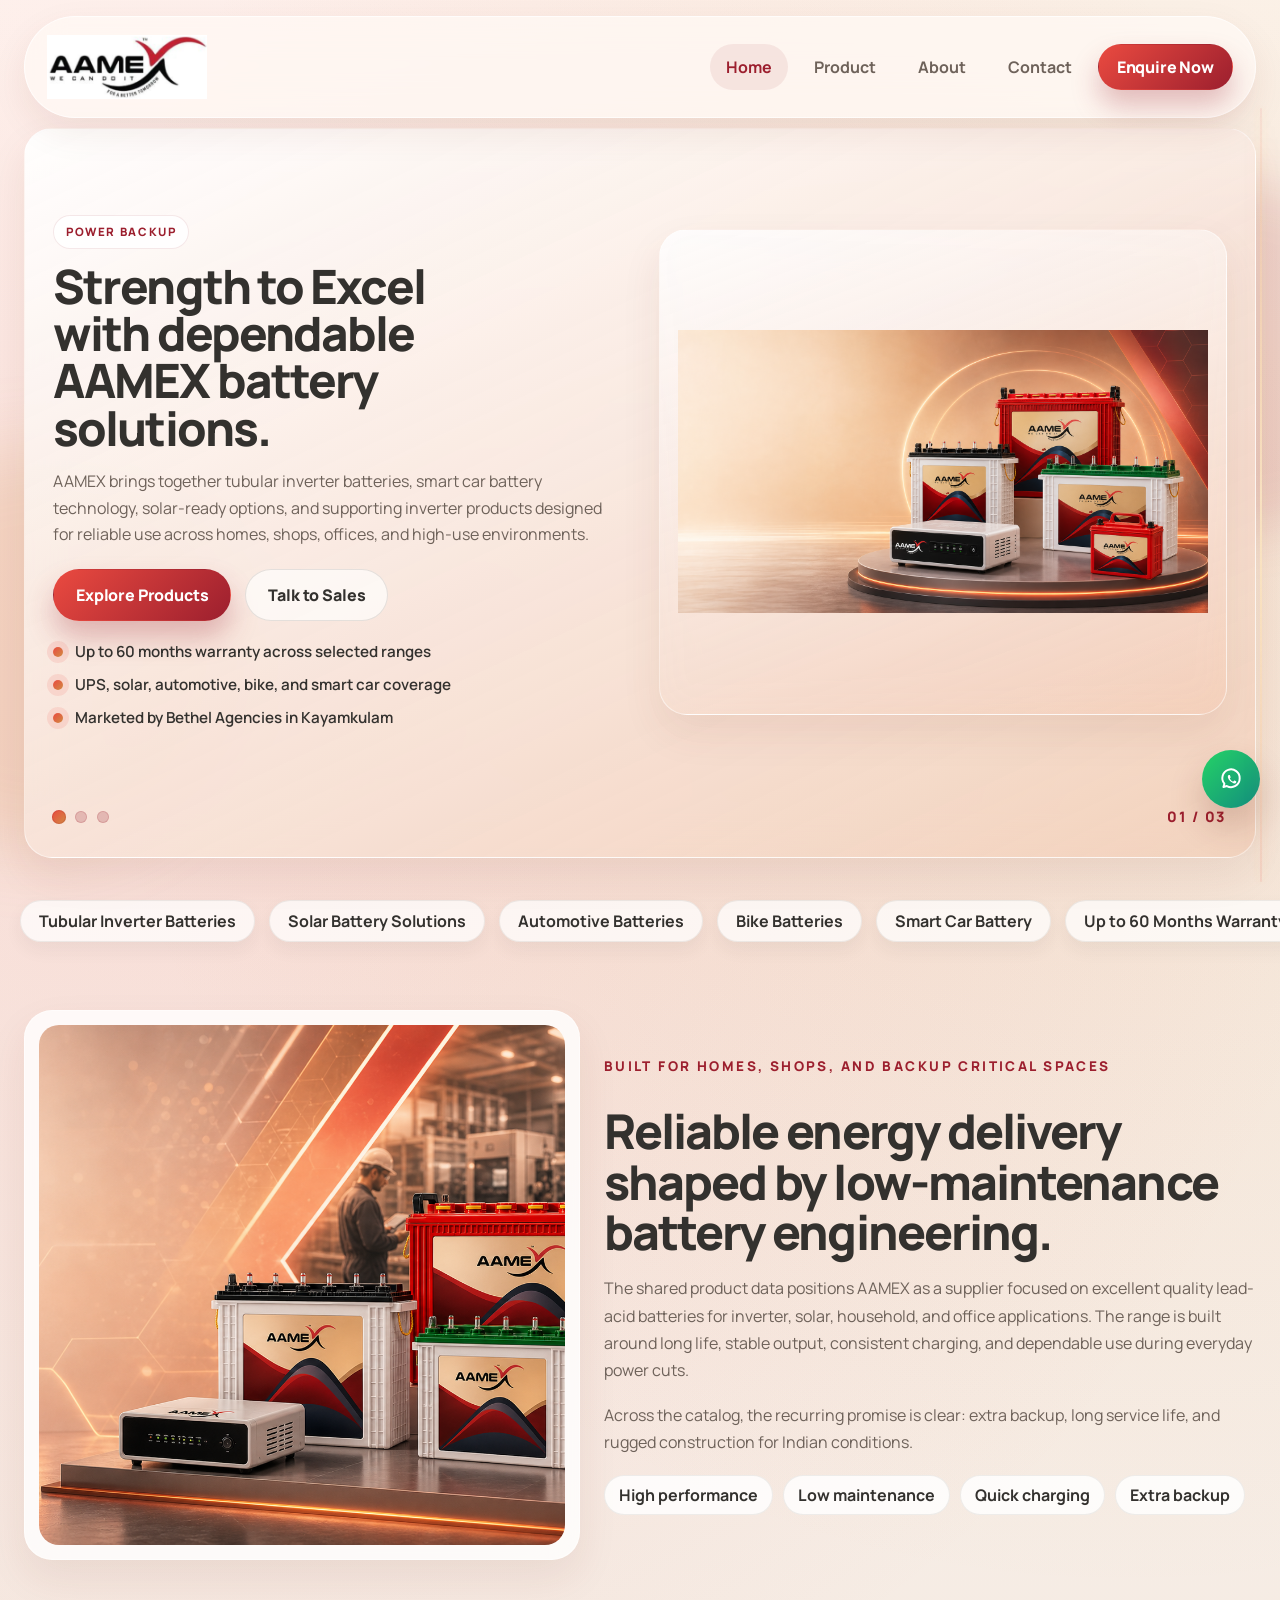
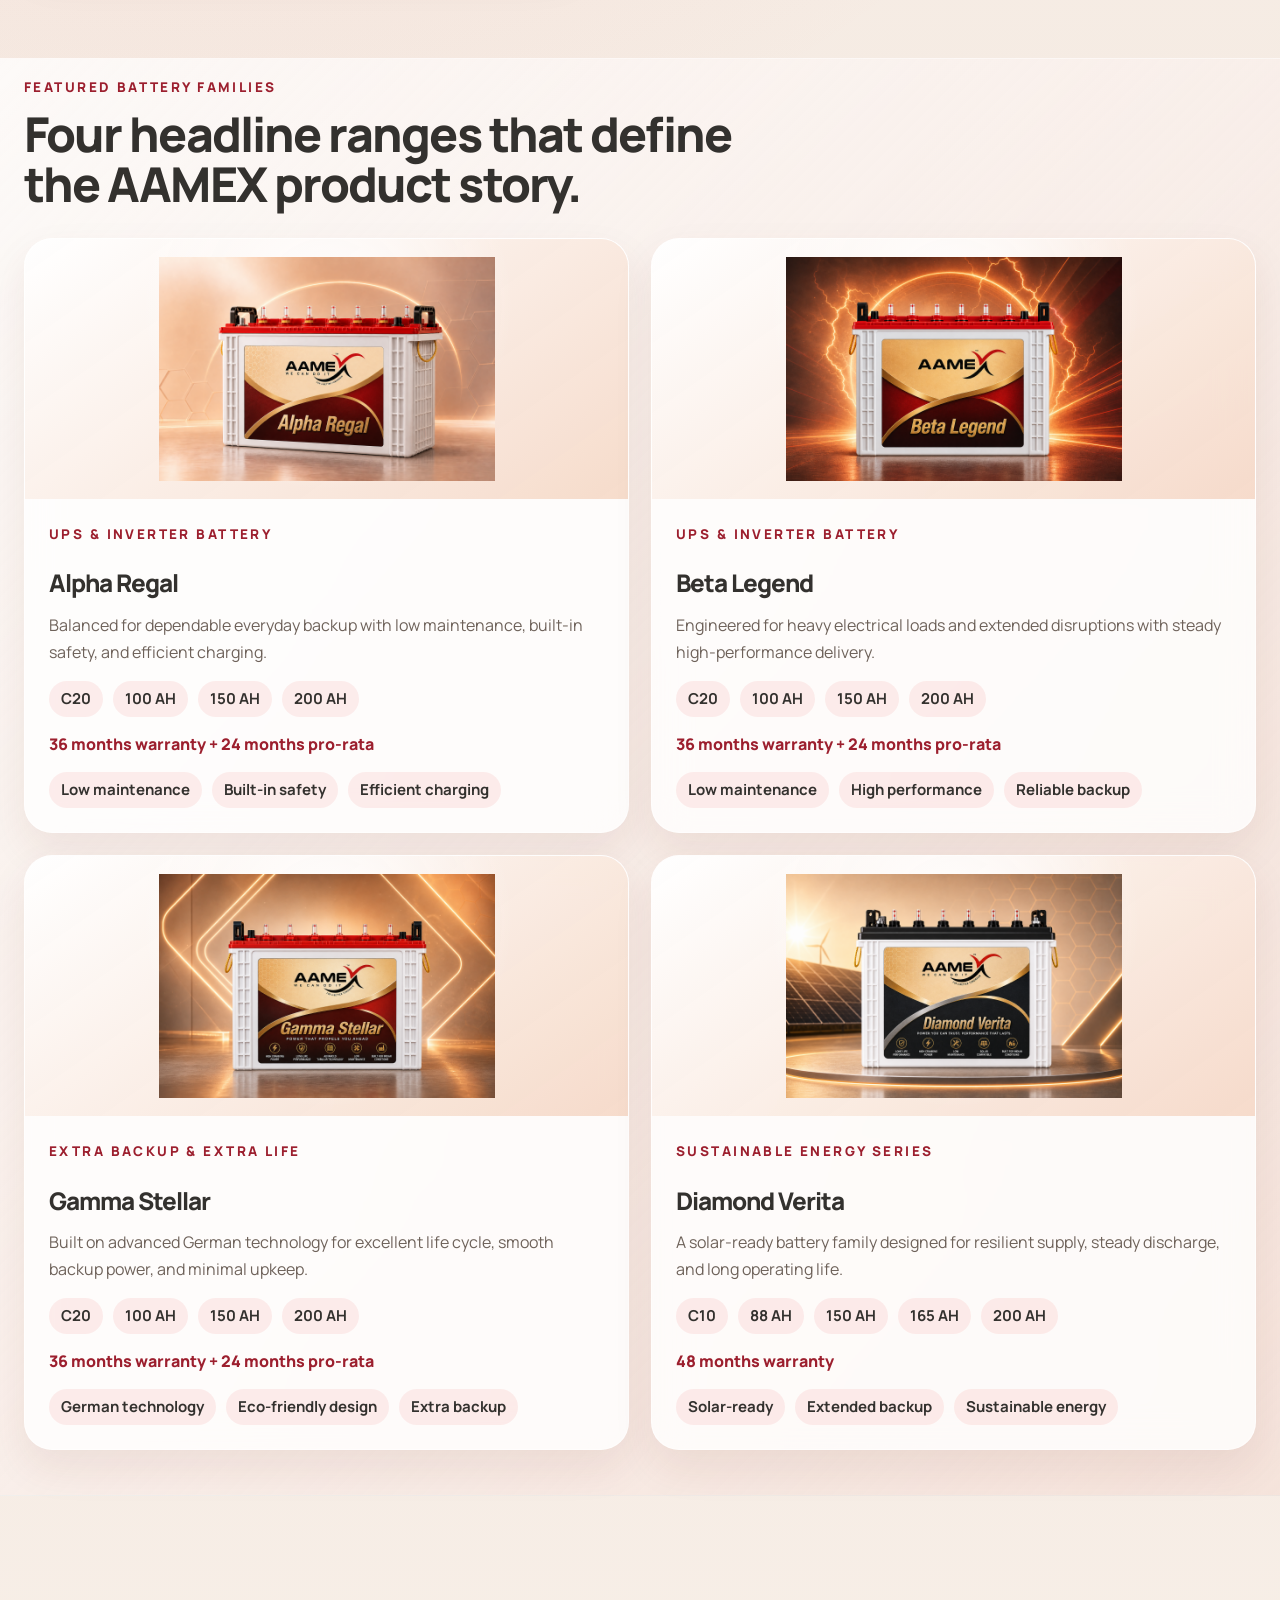
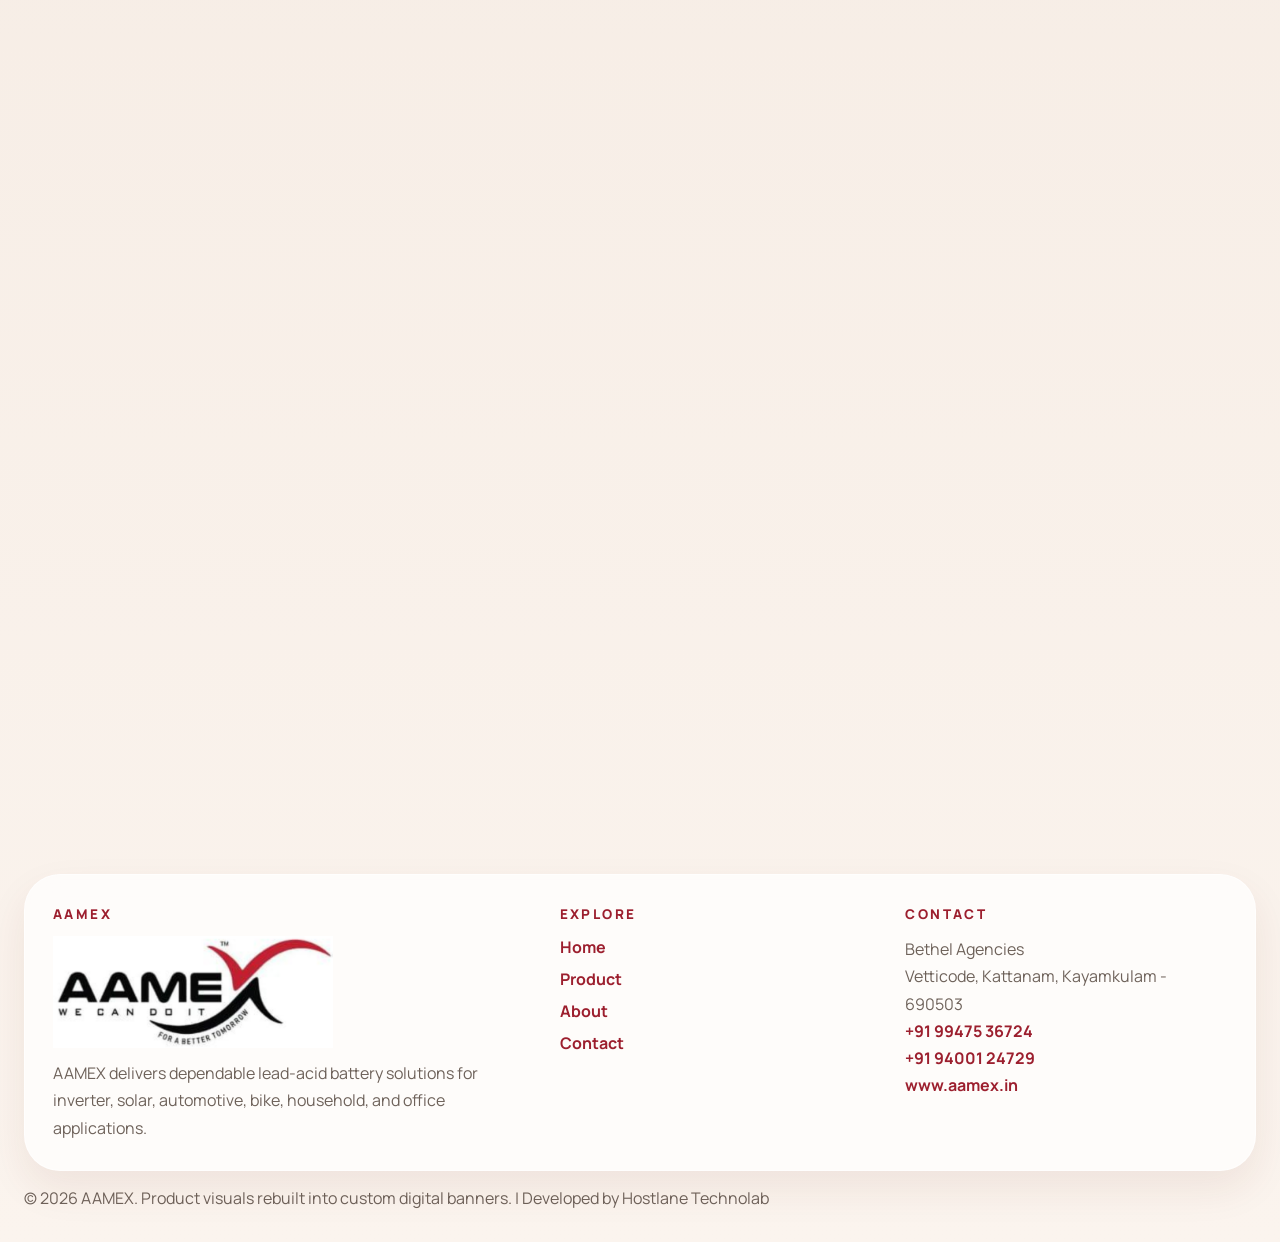
==== index.html @ 05c9f623 "new" ====
<!DOCTYPE html>
<html lang="en">
  <head>
    <meta charset="UTF-8" />
    <meta name="viewport" content="width=device-width, initial-scale=1.0" />
    <title>AAMEX | Strength to Excel</title>
    <meta
      name="description"
      content="AAMEX power solutions for inverter, solar, automotive, bike, household, and office battery applications."
    />
    <link rel="preconnect" href="https://fonts.googleapis.com" />
    <link rel="preconnect" href="https://fonts.gstatic.com" crossorigin />
    <link
      href="https://fonts.googleapis.com/css2?family=Manrope:wght@400;500;600;700;800&display=swap"
      rel="stylesheet"
    />
    <link rel="stylesheet" href="./styles.css" />
  </head>
  <body data-page="home">
    <header class="site-header" data-site-header></header>

    <main>
      <section class="hero hero--home" data-hero-slider></section>

      <section class="marquee-band">
        <div class="marquee-track" data-marquee-track></div>
      </section>

      <section class="section">
        <div class="container story-grid">
          <div class="story-grid__media panel" data-reveal data-tilt>
            <img
              src="./site-images/about-banner-logo.png"
              alt="AAMEX engineering and product banner"
            />
          </div>
          <div class="story-grid__copy" data-reveal>
            <p class="section-label">Built for homes, shops, and backup critical spaces</p>
            <h2>Reliable energy delivery shaped by low-maintenance battery engineering.</h2>
            <p>
              The shared product data positions AAMEX as a supplier focused on excellent quality
              lead-acid batteries for inverter, solar, household, and office
              applications. The range is built around long life, stable output,
              consistent charging, and dependable use during everyday power cuts.
            </p>
            <p>
              Across the catalog, the recurring promise is clear: extra backup, long
              service life, and rugged construction for Indian conditions.
            </p>
            <div class="story-grid__chips">
              <span>High performance</span>
              <span>Low maintenance</span>
              <span>Quick charging</span>
              <span>Extra backup</span>
            </div>
          </div>
        </div>
      </section>

      <section class="section section--muted">
        <div class="container">
          <div class="section-heading" data-reveal>
            <p class="section-label">Featured battery families</p>
            <h2>Four headline ranges that define the AAMEX product story.</h2>
          </div>
          <div class="family-grid" data-home-families></div>
        </div>
      </section>

      <section class="section">
        <div class="container">
          <div class="section-heading" data-reveal>
            <p class="section-label">Why AAMEX</p>
            <h2>Designed around performance, durability, and practical ownership.</h2>
          </div>
          <div class="info-grid" data-reasons-grid></div>
        </div>
      </section>

      <section class="section">
        <div class="container cta-banner panel" data-reveal>
          <div>
            <p class="section-label">Ready to enquire</p>
            <h2>Need the right battery range for home, solar, or vehicle use?</h2>
          </div>
          <div class="cta-banner__actions">
            <a class="button" href="./product.html">See the full catalog</a>
            <a class="button button--ghost" href="./contact.html">Contact Bethel Agencies</a>
          </div>
        </div>
      </section>
    </main>

    <footer class="site-footer">
      <div data-site-footer></div>
      <div class="container site-footer__bottom">
        <p>© <span data-current-year></span> AAMEX. Product visuals rebuilt into custom digital banners. | Developed by Hostlane Technolab </p>
      </div>
    </footer>

    <script defer src="./content.js"></script>
    <script defer src="./main.js"></script>
  </body>
</html>
---- styles.css ----
:root {
  --bg: #fff8f3;
  --bg-soft: #f3e5dc;
  --panel: rgba(255, 255, 255, 0.8);
  --panel-strong: #ffffff;
  --line: rgba(51, 49, 46, 0.12);
  --ink: #33312e;
  --muted: #6e625a;
  --primary: #ea4a40;
  --primary-deep: #9c1f2e;
  --neutral: #ead8cf;
  --neutral-soft: #f3d0bb;
  --accent: #d18b43;
  --shadow: 0 30px 90px rgba(104, 43, 25, 0.16);
  --shadow-soft: 0 18px 40px rgba(104, 43, 25, 0.08);
  --radius-xl: 36px;
  --radius-lg: 28px;
  --radius-md: 20px;
  --radius-sm: 14px;
  --container: calc(100vw - 48px);
  --header-h: 92px;
  --scroll-progress: 0;
  --scroll-energy: 0;
}

* {
  box-sizing: border-box;
}

html {
  scroll-behavior: smooth;
}

body {
  margin: 0;
  min-height: 100vh;
  font-family: "Manrope", sans-serif;
  color: var(--ink);
  background:
    radial-gradient(circle at 15% 15%, rgba(234, 74, 64, 0.14), transparent 30%),
    radial-gradient(circle at 88% 12%, rgba(209, 139, 67, 0.18), transparent 26%),
    linear-gradient(180deg, #fffaf6 0%, #f3e8df 46%, #fbf4ee 100%);
  position: relative;
}

body::before,
body::after {
  content: "";
  position: fixed;
  inset: auto;
  z-index: -1;
  pointer-events: none;
}

body::before {
  top: 22%;
  right: -120px;
  width: 320px;
  height: 320px;
  border-radius: 999px;
  background: rgba(156, 31, 46, 0.12);
  filter: blur(24px);
  opacity: calc(0.7 + (var(--scroll-energy) * 0.35));
  transform: scale(calc(1 + (var(--scroll-energy) * 0.08)));
  transition: opacity 180ms ease, transform 220ms ease;
}

body::after {
  bottom: 8%;
  left: -140px;
  width: 360px;
  height: 360px;
  border-radius: 999px;
  background: rgba(209, 139, 67, 0.18);
  filter: blur(32px);
  opacity: calc(0.7 + (var(--scroll-energy) * 0.4));
  transform: scale(calc(1 + (var(--scroll-energy) * 0.12)));
  transition: opacity 180ms ease, transform 220ms ease;
}

.electric-progress {
  position: fixed;
  top: 0;
  left: 0;
  right: 0;
  height: 5px;
  z-index: 70;
  pointer-events: none;
}

.electric-progress__bar {
  position: relative;
  width: 100%;
  height: 100%;
  transform: scaleX(0);
  transform-origin: left center;
  background: linear-gradient(90deg, #ea4a40 0%, #ffc46b 48%, #fff1cf 100%);
  box-shadow:
    0 0 calc(14px + (var(--scroll-energy) * 10px)) rgba(234, 74, 64, 0.75),
    0 0 calc(28px + (var(--scroll-energy) * 24px)) rgba(255, 196, 107, 0.6);
  transition: box-shadow 160ms ease;
}

.electric-progress__bar::after {
  content: "";
  position: absolute;
  inset: -2px 0;
  background: linear-gradient(90deg, transparent, rgba(255, 244, 214, 0.98), transparent);
  mix-blend-mode: screen;
  opacity: calc(0.34 + (var(--scroll-energy) * 0.44));
  animation: electric-bar-shimmer 1.8s linear infinite;
}

.electric-progress__rail {
  position: fixed;
  top: calc(var(--header-h) + 16px);
  right: 18px;
  bottom: 18px;
  width: 2px;
  border-radius: 999px;
  background: linear-gradient(180deg, rgba(234, 74, 64, 0.1), rgba(255, 196, 107, 0.55), rgba(234, 74, 64, 0.14));
  box-shadow:
    0 0 10px rgba(255, 196, 107, 0.2),
    0 0 calc(18px + (var(--scroll-energy) * 20px)) rgba(234, 74, 64, 0.24);
  opacity: 0.8;
}

.electric-progress__rail::after {
  content: "";
  position: absolute;
  inset: 0;
  background: linear-gradient(180deg, transparent, rgba(255, 244, 214, 0.95), transparent);
  opacity: calc(0.28 + (var(--scroll-energy) * 0.48));
  animation: electric-rail-flow 2.2s linear infinite;
}

.electric-progress__node {
  position: fixed;
  right: 10px;
  top: calc((var(--header-h) + 16px) + ((100vh - (var(--header-h) + 34px)) * var(--scroll-progress)));
  width: 18px;
  height: 18px;
  border-radius: 999px;
  transform: translateY(-50%) scale(calc(0.92 + (var(--scroll-energy) * 0.4)));
  background: radial-gradient(circle, #fff4d6 0%, #ffc46b 38%, rgba(234, 74, 64, 0.95) 68%, rgba(234, 74, 64, 0) 100%);
  box-shadow:
    0 0 calc(20px + (var(--scroll-energy) * 18px)) rgba(255, 196, 107, 0.7),
    0 0 calc(36px + (var(--scroll-energy) * 22px)) rgba(234, 74, 64, 0.52);
  opacity: 0;
  transition: opacity 160ms ease, transform 160ms ease, box-shadow 160ms ease;
}

.cursor-fx {
  position: fixed;
  top: 0;
  left: 0;
  width: 0;
  height: 0;
  z-index: 80;
  pointer-events: none;
  opacity: 0;
  transition: opacity 160ms ease;
  mix-blend-mode: screen;
  --cursor-angle: 0deg;
  --cursor-speed: 1;
  --trail-length: 18px;
}

.cursor-fx.is-active {
  opacity: 1;
}

.cursor-fx.is-hovering .cursor-fx__ring {
  transform: translate(-50%, -50%) scale(1.18);
  box-shadow: 0 0 24px rgba(255, 196, 107, 0.72), inset 0 0 16px rgba(255, 243, 214, 0.42);
}

.cursor-fx__core,
.cursor-fx__ring,
.cursor-fx__trail,
.cursor-fx__halo,
.cursor-fx__spark {
  position: absolute;
  left: 0;
  top: 0;
}

.cursor-fx__trail {
  width: var(--trail-length);
  height: 6px;
  border-radius: 999px;
  background: linear-gradient(90deg, rgba(255, 244, 214, 0.96), rgba(255, 196, 107, 0.7), rgba(234, 74, 64, 0));
  transform-origin: right center;
  transform: translate(-100%, -50%) rotate(var(--cursor-angle)) scaleX(calc(0.88 + (var(--cursor-speed) * 0.16)));
  filter: blur(1.8px);
  opacity: 0.85;
  transition: width 90ms linear, transform 90ms linear, opacity 140ms ease;
}

.cursor-fx__halo {
  width: 46px;
  height: 46px;
  border-radius: 999px;
  background: radial-gradient(circle, rgba(255, 244, 214, 0.52), rgba(255, 196, 107, 0.22) 42%, rgba(234, 74, 64, 0) 74%);
  transform: translate(-50%, -50%) scale(calc(0.92 + (var(--cursor-speed) * 0.14)));
  filter: blur(6px);
  opacity: 0.72;
  transition: transform 160ms ease, opacity 160ms ease;
}

.cursor-fx__core {
  width: 8px;
  height: 8px;
  border-radius: 999px;
  background: #fff5d8;
  transform: translate(-50%, -50%);
  box-shadow: 0 0 16px rgba(255, 213, 119, 0.9), 0 0 34px rgba(234, 74, 64, 0.65);
}

.cursor-fx__ring {
  width: 28px;
  height: 28px;
  border-radius: 999px;
  border: 1px solid rgba(255, 214, 146, 0.8);
  transform: translate(-50%, -50%);
  box-shadow: 0 0 18px rgba(255, 196, 107, 0.5), inset 0 0 12px rgba(255, 243, 214, 0.35);
  transition: transform 180ms ease, box-shadow 180ms ease;
}

.cursor-fx.is-clicking .cursor-fx__ring {
  transform: translate(-50%, -50%) scale(1.28);
  box-shadow: 0 0 24px rgba(255, 196, 107, 0.75), inset 0 0 16px rgba(255, 243, 214, 0.45);
}

.cursor-fx.is-clicking .cursor-fx__halo {
  transform: translate(-50%, -50%) scale(1.26);
  opacity: 0.95;
}

.cursor-fx__spark {
  width: 22px;
  height: 2px;
  border-radius: 999px;
  opacity: 0;
  background: linear-gradient(90deg, rgba(255, 255, 255, 0), #ffe8a8 35%, #ea4a40 70%, rgba(255, 255, 255, 0));
  transform: translate(-50%, -50%);
  filter: blur(0.2px);
}

.cursor-fx__spark.is-fired {
  animation: cursor-spark-burst 580ms cubic-bezier(0.22, 1, 0.36, 1) forwards;
}

img {
  display: block;
  max-width: 100%;
}

a {
  color: inherit;
  text-decoration: none;
}

button,
input,
textarea,
select {
  font: inherit;
}

main {
  padding-top: calc(var(--header-h) + 16px);
}

.container {
  width: var(--container);
  margin: 0 auto;
}

.panel {
  background: var(--panel);
  border: 1px solid rgba(255, 255, 255, 0.5);
  border-radius: var(--radius-lg);
  box-shadow: var(--shadow-soft);
  backdrop-filter: blur(18px);
  -webkit-backdrop-filter: blur(18px);
}

.panel[data-reveal],
.family-card[data-reveal],
.gallery-card[data-reveal],
.info-card[data-reveal],
.model-card[data-reveal] {
  position: relative;
  isolation: isolate;
}

.panel[data-reveal]::after,
.family-card[data-reveal]::after,
.gallery-card[data-reveal]::after,
.info-card[data-reveal]::after,
.model-card[data-reveal]::after {
  display: none;
}

.section {
  padding: 44px 0 72px;
}

.section--muted {
  position: relative;
}

.section--muted::before {
  content: "";
  position: absolute;
  inset: 26px 0;
  background: linear-gradient(135deg, rgba(255, 255, 255, 0.76), rgba(234, 74, 64, 0.06));
  border-top: 1px solid rgba(255, 255, 255, 0.7);
  border-bottom: 1px solid rgba(51, 49, 46, 0.06);
}

.section--muted > * {
  position: relative;
}

.section-heading {
  max-width: 720px;
  margin-bottom: 28px;
}

.section-label,
.footer-eyebrow {
  margin: 0 0 10px;
  font-size: 0.84rem;
  font-weight: 800;
  letter-spacing: 0.18em;
  text-transform: uppercase;
  color: var(--primary-deep);
}

h1,
h2,
h3 {
  margin: 0;
  font-family: "Manrope", sans-serif;
  font-weight: 800;
  letter-spacing: -0.04em;
}

h1 {
  font-size: clamp(2.7rem, 5.6vw, 5.1rem);
  line-height: 1.02;
}

h2 {
  font-size: clamp(1.9rem, 3.8vw, 3rem);
  line-height: 1.05;
}

h3 {
  font-size: clamp(1.15rem, 1.9vw, 1.6rem);
  line-height: 1.18;
}

p {
  margin: 0;
  color: var(--muted);
  line-height: 1.7;
}

ul {
  margin: 0;
  padding: 0;
}

.button {
  display: inline-flex;
  align-items: center;
  justify-content: center;
  gap: 10px;
  min-height: 52px;
  padding: 0 22px;
  border: 1px solid transparent;
  border-radius: 999px;
  background: linear-gradient(135deg, var(--primary) 0%, var(--primary-deep) 100%);
  color: #fff;
  font-weight: 800;
  letter-spacing: -0.01em;
  transition: transform 220ms ease, box-shadow 220ms ease, background 220ms ease;
  box-shadow: 0 16px 28px rgba(156, 31, 46, 0.28);
}

.button:hover {
  transform: translateY(-2px);
  box-shadow: 0 24px 36px rgba(156, 31, 46, 0.32);
}

.button--ghost {
  border-color: rgba(51, 49, 46, 0.12);
  background: rgba(255, 255, 255, 0.65);
  color: var(--ink);
  box-shadow: none;
}

.button--small {
  min-height: 46px;
  padding-inline: 18px;
}

.site-header {
  position: fixed;
  top: 16px;
  left: 0;
  right: 0;
  z-index: 20;
  transition: transform 220ms ease;
}

.header-bar {
  display: flex;
  align-items: center;
  justify-content: space-between;
  gap: 18px;
  min-height: var(--header-h);
  padding: 18px 22px;
  border: 1px solid rgba(255, 255, 255, 0.65);
  border-radius: 999px;
  background: rgba(255, 250, 246, 0.72);
  box-shadow: 0 14px 36px rgba(104, 43, 25, 0.08);
  backdrop-filter: blur(18px);
  -webkit-backdrop-filter: blur(18px);
}

.site-header.is-scrolled .header-bar {
  background: rgba(255, 251, 247, 0.92);
}

.brand {
  display: inline-flex;
  align-items: center;
  min-width: 0;
}

.brand__logo {
  display: block;
  width: auto;
  height: 64px;
}

.site-nav {
  display: flex;
  align-items: center;
  gap: 10px;
}

.site-nav__link {
  display: inline-flex;
  align-items: center;
  justify-content: center;
  min-height: 46px;
  padding: 0 16px;
  border-radius: 999px;
  color: var(--muted);
  font-weight: 700;
  transition: background 200ms ease, color 200ms ease;
}

.site-nav__link:hover,
.site-nav__link.is-active {
  background: rgba(156, 31, 46, 0.08);
  color: var(--primary-deep);
}

.nav-toggle {
  display: none;
  align-items: center;
  justify-content: center;
  flex-direction: column;
  gap: 4px;
  width: 48px;
  height: 48px;
  border: 0;
  border-radius: 999px;
  background: rgba(255, 255, 255, 0.8);
  cursor: pointer;
}

.nav-toggle span {
  width: 18px;
  height: 2px;
  border-radius: 99px;
  background: var(--ink);
}

.hero {
  padding: 20px 0 34px;
}

.hero__grid {
  display: grid;
  grid-template-columns: minmax(0, 1fr) minmax(0, 1fr);
  gap: clamp(24px, 3vw, 42px);
  align-items: center;
  min-height: 100%;
}

.hero__grid--inner {
  align-items: center;
}

.hero__copy,
.hero__visual {
  position: relative;
  min-height: 0;
}

.hero__lead {
  max-width: 560px;
  margin-top: 16px;
  font-size: clamp(0.98rem, 1.25vw, 1.08rem);
  line-height: 1.65;
}

.hero-slider {
  display: flex;
  flex-direction: column;
  min-height: clamp(560px, calc(100svh - var(--header-h) - 78px), 760px);
  padding: 28px;
  background:
    linear-gradient(155deg, rgba(255, 255, 255, 0.96), rgba(243, 208, 187, 0.74)),
    linear-gradient(145deg, rgba(156, 31, 46, 0.08), rgba(209, 139, 67, 0.1));
}

.hero-slider > .hero__grid {
  flex: 1;
}

.hero-slider__copy-track,
.hero-slider__visual-track {
  display: grid;
  min-height: 100%;
}

.hero-copy-slide,
.hero-visual-slide {
  grid-area: 1 / 1;
  opacity: 0;
  visibility: hidden;
  pointer-events: none;
  transition:
    opacity 320ms ease,
    transform 360ms ease,
    visibility 0s linear 320ms;
}

.hero-copy-slide {
  display: grid;
  align-content: center;
  justify-items: start;
  min-height: 100%;
  padding-right: 8px;
  transform: translateX(-24px);
}

.hero-visual-slide {
  display: flex;
  align-items: center;
  min-height: 100%;
  margin: 0;
  transform: translateX(24px);
}

.hero-copy-slide.is-active,
.hero-visual-slide.is-active {
  opacity: 1;
  visibility: visible;
  pointer-events: auto;
  transform: translateX(0);
  transition: opacity 320ms ease, transform 360ms ease;
}

.hero__visual {
  display: flex;
  align-items: center;
  justify-content: flex-end;
  min-height: 100%;
}

.hero-visual-slide .media-frame {
  width: 100%;
  height: clamp(340px, 38vw, 520px);
  padding: 18px;
  display: flex;
  align-items: stretch;
  justify-content: center;
}

.hero-visual-slide .media-frame img {
  min-height: 0;
  height: 100%;
  object-fit: contain;
  object-position: center;
}

.hero-copy-slide .section-label {
  display: inline-flex;
  align-items: center;
  width: fit-content;
  margin-bottom: 14px;
  padding: 6px 12px;
  border-radius: 999px;
  background: rgba(255, 255, 255, 0.86);
  border: 1px solid rgba(156, 31, 46, 0.1);
  font-size: 0.72rem;
  letter-spacing: 0.14em;
}

.hero-copy-slide h1 {
  max-width: 13ch;
  font-size: clamp(2.15rem, 3.7vw, 3.85rem);
  line-height: 1;
}

.hero__actions {
  display: flex;
  flex-wrap: wrap;
  gap: 14px;
  margin-top: 22px;
}

.hero__facts {
  display: grid;
  gap: 12px;
  margin-top: 20px;
  list-style: none;
}

.hero__chips {
  display: flex;
  flex-wrap: wrap;
  gap: 10px;
  margin-top: 20px;
}

.hero__facts li {
  display: flex;
  align-items: center;
  gap: 12px;
  color: var(--ink);
  font-size: 0.95rem;
  font-weight: 600;
}

.hero__facts li::before {
  content: "";
  width: 10px;
  height: 10px;
  flex: 0 0 auto;
  border-radius: 999px;
  background: linear-gradient(135deg, var(--primary), var(--accent));
  box-shadow: 0 0 0 6px rgba(234, 74, 64, 0.12);
}

.hero__chips span {
  display: inline-flex;
  align-items: center;
  min-height: 40px;
  padding: 0 14px;
  border-radius: 999px;
  background: rgba(255, 255, 255, 0.82);
  border: 1px solid rgba(51, 49, 46, 0.08);
  color: var(--ink);
  font-weight: 700;
}

.hero-slider__footer {
  display: flex;
  align-items: center;
  justify-content: space-between;
  gap: 16px;
  margin-top: 18px;
}

.hero-slider__dots {
  display: inline-flex;
  align-items: center;
  gap: 10px;
}

.hero-slider__dot {
  width: 12px;
  height: 12px;
  padding: 0;
  border: 0;
  border-radius: 999px;
  background: rgba(156, 31, 46, 0.22);
  box-shadow: inset 0 0 0 1px rgba(156, 31, 46, 0.18);
  cursor: pointer;
  transition: transform 180ms ease, background 180ms ease;
}

.hero-slider__dot.is-active {
  background: linear-gradient(135deg, var(--primary), var(--accent));
  transform: scale(1.18);
}

.hero-slider__status {
  font-size: 0.9rem;
  font-weight: 800;
  letter-spacing: 0.12em;
  text-transform: uppercase;
  color: var(--primary-deep);
}

.poster-stack,
.media-frame {
  position: relative;
  overflow: hidden;
}

.poster-stack {
  min-height: 680px;
  padding: 18px;
  background:
    linear-gradient(145deg, rgba(255, 255, 255, 0.95), rgba(243, 208, 187, 0.72)),
    linear-gradient(145deg, rgba(156, 31, 46, 0.08), rgba(209, 139, 67, 0.06));
}

.poster-stack::before {
  content: "";
  position: absolute;
  inset: 0;
  background:
    radial-gradient(circle at 18% 20%, rgba(234, 74, 64, 0.16), transparent 30%),
    linear-gradient(135deg, rgba(255, 255, 255, 0) 56%, rgba(156, 31, 46, 0.08) 100%);
  pointer-events: none;
}

.poster-stack__main {
  width: 100%;
  height: 100%;
  min-height: 644px;
  object-fit: cover;
  border-radius: calc(var(--radius-lg) - 6px);
  box-shadow: var(--shadow);
}

.poster-stack__float {
  position: absolute;
  width: min(42%, 240px);
  padding: 12px;
}

.poster-stack__float img {
  width: 100%;
  border-radius: 18px;
}

.poster-stack__float--top {
  top: 28px;
  right: 28px;
}

.poster-stack__float--bottom {
  left: 28px;
  bottom: 28px;
  width: min(50%, 270px);
  background: rgba(255, 255, 255, 0.92);
}

.poster-stack__float--bottom h3 {
  margin-top: 6px;
  font-size: 1.5rem;
}

.media-frame {
  min-height: 100%;
  padding: 16px;
  background:
    linear-gradient(160deg, rgba(255, 255, 255, 0.92), rgba(243, 208, 187, 0.72)),
    linear-gradient(145deg, rgba(156, 31, 46, 0.08), rgba(234, 74, 64, 0.08));
}

.media-frame img {
  width: 100%;
  height: 100%;
  min-height: 420px;
  object-fit: cover;
  border-radius: calc(var(--radius-lg) - 8px);
}

.marquee-band {
  overflow: hidden;
  padding: 8px 0 24px;
}

.marquee-track {
  display: flex;
  align-items: center;
  gap: 14px;
  width: max-content;
  padding-left: 20px;
  animation: marquee 26s linear infinite;
}

.marquee-chip {
  display: inline-flex;
  align-items: center;
  min-height: 42px;
  padding: 0 18px;
  border: 1px solid rgba(51, 49, 46, 0.08);
  border-radius: 999px;
  background: rgba(255, 255, 255, 0.72);
  color: var(--ink);
  font-weight: 700;
  box-shadow: 0 8px 18px rgba(51, 49, 46, 0.06);
}

.story-grid,
.section-split,
.contact-layout,
.table-layout {
  display: grid;
  gap: 24px;
}

.story-grid {
  grid-template-columns: minmax(0, 0.92fr) minmax(0, 1.08fr);
  align-items: center;
}

.story-grid--reverse {
  grid-template-columns: minmax(0, 1.02fr) minmax(0, 0.98fr);
}

.story-grid__copy {
  display: grid;
  gap: 18px;
}

.story-grid__media {
  overflow: hidden;
  padding: 14px;
}

.story-grid__media img {
  width: 100%;
  min-height: 520px;
  object-fit: cover;
  border-radius: calc(var(--radius-lg) - 8px);
}

.story-grid__chips,
.contact-card__meta,
.contact-chips {
  display: flex;
  flex-wrap: wrap;
  gap: 10px;
}

.story-grid__chips span,
.contact-card__meta span,
.contact-chip {
  display: inline-flex;
  align-items: center;
  min-height: 40px;
  padding: 0 14px;
  border-radius: 999px;
  background: rgba(255, 255, 255, 0.82);
  border: 1px solid rgba(51, 49, 46, 0.08);
  color: var(--ink);
  font-weight: 700;
}

.family-grid {
  display: grid;
  grid-template-columns: repeat(2, minmax(0, 1fr));
  gap: 22px;
}

.family-grid--wide {
  grid-template-columns: repeat(3, minmax(0, 1fr));
}

.family-card {
  overflow: hidden;
}

.family-card__media {
  position: relative;
  height: 260px;
  overflow: hidden;
  display: flex;
  align-items: center;
  justify-content: center;
  padding: 18px;
  background:
    radial-gradient(circle at 50% 25%, rgba(255, 255, 255, 0.9), transparent 52%),
    linear-gradient(145deg, rgba(255, 255, 255, 0.94), rgba(243, 208, 187, 0.75));
}

.family-card__media::after {
  display: none;
}

.family-card__media img {
  width: 100%;
  height: 100%;
  object-fit: contain;
  transform: none;
}

.focus-single img,
.focus-inverter img {
  object-position: center;
}

.family-card__body,
.gallery-card__body,
.table-card,
.info-card,
.list-card,
.contact-card,
.form-card,
.contact-side-card {
  padding: 24px;
}

.family-card__body {
  display: grid;
  gap: 14px;
}

.family-card__meta {
  color: var(--primary-deep);
  font-weight: 800;
}

.spec-tags,
.inline-list {
  display: flex;
  flex-wrap: wrap;
  gap: 10px;
}

.spec-tags span,
.inline-list li {
  display: inline-flex;
  align-items: center;
  min-height: 36px;
  padding: 0 12px;
  border-radius: 999px;
  background: rgba(234, 74, 64, 0.09);
  color: var(--ink);
  font-size: 0.94rem;
  font-weight: 700;
  list-style: none;
}

.info-grid {
  display: grid;
  grid-template-columns: repeat(4, minmax(0, 1fr));
  gap: 20px;
}

.info-grid--three {
  grid-template-columns: repeat(3, minmax(0, 1fr));
}

.info-card {
  display: grid;
  gap: 14px;
}

.info-card__count {
  color: var(--accent);
  font-family: "Manrope", sans-serif;
  font-size: 1.5rem;
  font-weight: 800;
}

.cta-banner {
  display: flex;
  align-items: center;
  justify-content: space-between;
  gap: 20px;
  padding: 30px;
  background:
    linear-gradient(135deg, rgba(255, 255, 255, 0.9), rgba(243, 208, 187, 0.84)),
    linear-gradient(135deg, rgba(234, 74, 64, 0.08), rgba(156, 31, 46, 0.1));
}

.cta-banner__actions {
  display: flex;
  flex-wrap: wrap;
  gap: 14px;
}

.table-layout {
  grid-template-columns: repeat(3, minmax(0, 1fr));
  align-items: start;
}

.table-stack {
  display: contents;
}

.table-card {
  display: grid;
  gap: 18px;
  height: 100%;
}

.table-card__header {
  display: grid;
  gap: 8px;
}

.model-groups {
  display: grid;
  gap: 24px;
}

.model-group {
  padding: 24px;
}

.model-group__heading {
  display: grid;
  gap: 8px;
  margin-bottom: 20px;
}

.model-grid {
  display: grid;
  grid-template-columns: repeat(3, minmax(0, 1fr));
  gap: 18px;
}

.model-card {
  overflow: hidden;
  border: 1px solid rgba(51, 49, 46, 0.08);
  border-radius: 22px;
  background: rgba(255, 255, 255, 0.82);
  box-shadow: 0 12px 26px rgba(104, 43, 25, 0.08);
}

.model-card__art {
  padding: 14px;
  background:
    radial-gradient(circle at 50% 22%, rgba(255, 255, 255, 0.92), transparent 56%),
    linear-gradient(145deg, rgba(255, 255, 255, 0.94), rgba(243, 208, 187, 0.7));
}

.model-card__art img {
  width: 100%;
  aspect-ratio: 4 / 3;
  object-fit: cover;
  border-radius: 18px;
}

.model-card__body {
  display: grid;
  gap: 10px;
  padding: 18px 18px 20px;
}

.model-card__code {
  color: var(--ink);
  font-weight: 800;
}

.model-card__specs {
  display: flex;
  flex-wrap: wrap;
  gap: 8px;
}

.model-card__specs span {
  display: inline-flex;
  align-items: center;
  min-height: 34px;
  padding: 0 12px;
  border-radius: 999px;
  background: rgba(234, 74, 64, 0.09);
  color: var(--ink);
  font-size: 0.88rem;
  font-weight: 700;
}

.table-wrap {
  overflow: auto;
  border: 1px solid rgba(51, 49, 46, 0.08);
  border-radius: 18px;
}

.catalog-table {
  width: 100%;
  border-collapse: collapse;
  min-width: 540px;
  background: rgba(255, 255, 255, 0.72);
}

.catalog-table th,
.catalog-table td {
  padding: 14px 16px;
  text-align: left;
  border-bottom: 1px solid rgba(51, 49, 46, 0.08);
}

.catalog-table th {
  position: sticky;
  top: 0;
  background: rgba(255, 248, 243, 0.96);
  color: var(--ink);
  font-size: 0.92rem;
  text-transform: uppercase;
  letter-spacing: 0.1em;
}

.catalog-table tr:last-child td {
  border-bottom: 0;
}

.gallery-grid {
  display: grid;
  grid-template-columns: repeat(2, minmax(0, 1fr));
  gap: 22px;
}

.gallery-grid--tight {
  grid-template-columns: repeat(3, minmax(0, 1fr));
}

.gallery-card {
  overflow: hidden;
}

.gallery-card__media {
  position: relative;
  padding: 16px 16px 0;
}

.gallery-card__media img {
  width: 100%;
  height: 360px;
  object-fit: cover;
  border-radius: 20px;
}

.gallery-card__body {
  display: grid;
  gap: 10px;
}

.feature-list,
.advantage-list {
  display: grid;
  gap: 14px;
  list-style: none;
}

.feature-list {
  grid-template-columns: repeat(2, minmax(0, 1fr));
}

.feature-list li,
.advantage-list li {
  position: relative;
  padding-left: 22px;
  color: var(--ink);
  font-weight: 600;
}

.feature-list li::before,
.advantage-list li::before {
  content: "";
  position: absolute;
  left: 0;
  top: 0.72em;
  width: 8px;
  height: 8px;
  border-radius: 999px;
  background: linear-gradient(135deg, var(--primary), var(--accent));
}

.section-split {
  grid-template-columns: minmax(0, 1.1fr) minmax(0, 0.9fr);
  align-items: start;
}

.list-card,
.contact-side-card {
  display: grid;
  gap: 16px;
}

.contact-stack {
  display: grid;
  gap: 12px;
}

.contact-stack a {
  font-weight: 700;
  color: var(--primary-deep);
}

.contact-layout {
  grid-template-columns: minmax(0, 0.88fr) minmax(0, 1.12fr);
  align-items: start;
}

.contact-card,
.form-card {
  display: grid;
  gap: 18px;
}

.enquiry-form {
  display: grid;
  gap: 16px;
}

.enquiry-form label {
  display: grid;
  gap: 8px;
}

.enquiry-form span {
  font-size: 0.95rem;
  font-weight: 700;
  color: var(--ink);
}

.enquiry-form input,
.enquiry-form textarea,
.enquiry-form select {
  width: 100%;
  padding: 14px 16px;
  border: 1px solid rgba(51, 49, 46, 0.1);
  border-radius: 16px;
  background: rgba(255, 255, 255, 0.88);
  color: var(--ink);
}

.enquiry-form textarea {
  resize: vertical;
}

.enquiry-form input:focus,
.enquiry-form textarea:focus,
.enquiry-form select:focus {
  outline: 2px solid rgba(234, 74, 64, 0.18);
  border-color: rgba(234, 74, 64, 0.45);
}

.form-message {
  min-height: 24px;
  color: var(--primary-deep);
  font-weight: 700;
  opacity: 0;
  transform: translateY(6px);
  transition: opacity 220ms ease, transform 220ms ease;
}

.form-message.is-visible {
  opacity: 1;
  transform: translateY(0);
}

.site-footer {
  padding: 28px 0 30px;
}

.footer-grid {
  display: grid;
  grid-template-columns: 1.2fr 0.8fr 0.8fr;
  gap: 24px;
  padding: 28px;
  border: 1px solid rgba(255, 255, 255, 0.56);
  border-radius: var(--radius-xl);
  background: rgba(255, 255, 255, 0.72);
  backdrop-filter: blur(16px);
  -webkit-backdrop-filter: blur(16px);
  box-shadow: var(--shadow-soft);
}

.footer-logo {
  display: block;
  width: min(280px, 100%);
  height: auto;
  margin-bottom: 12px;
}

.footer-links {
  display: grid;
  gap: 10px;
}

.footer-links a,
.footer-grid a {
  color: var(--primary-deep);
  font-weight: 700;
}

.site-footer__bottom {
  padding-top: 14px;
}

[data-reveal] {
  opacity: 0;
  transform: translateY(22px);
  transition:
    opacity 620ms ease,
    transform 760ms cubic-bezier(0.22, 1, 0.36, 1);
}

[data-reveal].is-visible {
  opacity: 1;
  transform: translateY(0);
}

.floating-actions {
  position: fixed;
  right: 20px;
  bottom: 22px;
  z-index: 35;
  display: grid;
  gap: 12px;
}

.floating-action {
  display: inline-flex;
  align-items: center;
  justify-content: center;
  width: 58px;
  height: 58px;
  border: 0;
  border-radius: 999px;
  color: #fff;
  box-shadow: 0 18px 34px rgba(104, 43, 25, 0.22);
  cursor: pointer;
  transition: transform 180ms ease, opacity 180ms ease, box-shadow 180ms ease;
}

.floating-action:hover {
  transform: translateY(-2px);
  box-shadow: 0 22px 38px rgba(104, 43, 25, 0.28);
}

.floating-action svg {
  width: 26px;
  height: 26px;
}

.floating-action--whatsapp {
  background: linear-gradient(135deg, #25d366, #128c7e);
}

.floating-action--top {
  background: linear-gradient(135deg, var(--primary), var(--primary-deep));
  opacity: 0;
  transform: translateY(10px);
  pointer-events: none;
}

.floating-action--top.is-visible {
  opacity: 1;
  transform: translateY(0);
  pointer-events: auto;
}

[data-tilt] {
  transform-style: preserve-3d;
  transition: transform 280ms ease;
}

@keyframes electric-bar-shimmer {
  from {
    transform: translateX(-34%);
  }
  to {
    transform: translateX(134%);
  }
}

@keyframes electric-rail-flow {
  from {
    transform: translateY(-24%);
  }
  to {
    transform: translateY(124%);
  }
}

@keyframes cursor-spark-burst {
  0% {
    opacity: 0.98;
    transform: translate(-50%, -50%) rotate(var(--angle)) translateX(0) scaleX(1);
  }
  100% {
    opacity: 0;
    transform: translate(-50%, -50%) rotate(var(--angle)) translateX(var(--travel)) scaleX(0.45);
  }
}

@keyframes marquee {
  from {
    transform: translateX(0);
  }
  to {
    transform: translateX(-50%);
  }
}

@media (max-width: 1140px) {
  .family-grid--wide,
  .info-grid,
  .gallery-grid--tight,
  .model-grid {
    grid-template-columns: repeat(2, minmax(0, 1fr));
  }

  .table-layout,
  .contact-layout,
  .section-split {
    grid-template-columns: 1fr;
  }

  .footer-grid {
    grid-template-columns: 1fr 1fr;
  }
}

@media (max-width: 920px) {
  :root {
    --container: calc(100vw - 28px);
    --header-h: 80px;
  }

  main {
    padding-top: calc(var(--header-h) + 20px);
  }

  .nav-toggle {
    display: inline-flex;
  }

  .site-nav {
    position: absolute;
    top: calc(100% + 12px);
    left: 12px;
    right: 12px;
    display: none;
    flex-direction: column;
    align-items: stretch;
    padding: 16px;
    border-radius: 26px;
    background: rgba(255, 250, 246, 0.96);
    box-shadow: var(--shadow-soft);
  }

  .site-nav.is-open {
    display: flex;
  }

  .header-bar {
    position: relative;
  }

  .hero__grid,
  .story-grid,
  .story-grid--reverse,
  .family-grid,
  .family-grid--wide,
  .model-grid,
  .info-grid,
  .gallery-grid,
  .gallery-grid--tight,
  .feature-list,
  .footer-grid {
    grid-template-columns: 1fr;
  }

  .hero__grid {
    gap: 22px;
  }

  .hero-slider {
    min-height: auto;
    padding: 22px;
  }

  .hero-copy-slide {
    min-height: auto;
    padding-right: 0;
  }

  .hero__visual {
    justify-content: flex-start;
    min-height: auto;
  }

  .hero-visual-slide {
    min-height: auto;
  }

  .hero-visual-slide .media-frame {
    width: 100%;
    height: auto;
  }

  .hero-visual-slide .media-frame img {
    height: auto;
    object-position: center;
  }

  .hero-slider__footer {
    flex-direction: column;
    align-items: flex-start;
  }

  .poster-stack {
    min-height: auto;
  }

  .poster-stack__main,
  .story-grid__media img,
  .media-frame img,
  .gallery-card__media img {
    min-height: 0;
    height: auto;
  }

  .cta-banner {
    flex-direction: column;
    align-items: flex-start;
  }

  .cursor-fx,
  .electric-progress {
    display: none;
  }
}

@media (max-width: 640px) {
  .section {
    padding: 34px 0 54px;
  }

  .header-bar {
    padding: 14px 16px;
  }

  .brand__logo {
    height: 48px;
  }

  .hero {
    padding: 16px 0 28px;
  }

  .hero-copy-slide .section-label {
    font-size: 0.68rem;
  }

  .hero-copy-slide h1 {
    max-width: 100%;
  }

  .poster-stack,
  .media-frame,
  .hero-slider,
  .model-group,
  .family-card__body,
  .gallery-card__body,
  .table-card,
  .info-card,
  .list-card,
  .contact-card,
  .form-card,
  .contact-side-card,
  .footer-grid {
    padding: 20px;
  }

  .poster-stack__float {
    position: static;
    width: 100%;
    margin-top: 16px;
  }

  .poster-stack__main {
    min-height: 420px;
  }

  .catalog-table {
    min-width: 460px;
  }

  .floating-actions {
    right: 14px;
    bottom: 16px;
  }

  .floating-action {
    width: 54px;
    height: 54px;
  }
}

@media (prefers-reduced-motion: reduce) {
  html {
    scroll-behavior: auto;
  }

  [data-reveal] {
    opacity: 1;
    transform: none;
    filter: none;
    transition: none;
  }

  .panel[data-reveal]::after,
  .family-card[data-reveal]::after,
  .gallery-card[data-reveal]::after,
  .info-card[data-reveal]::after,
  .model-card[data-reveal]::after,
  .cursor-fx,
  .electric-progress {
    display: none;
  }
}
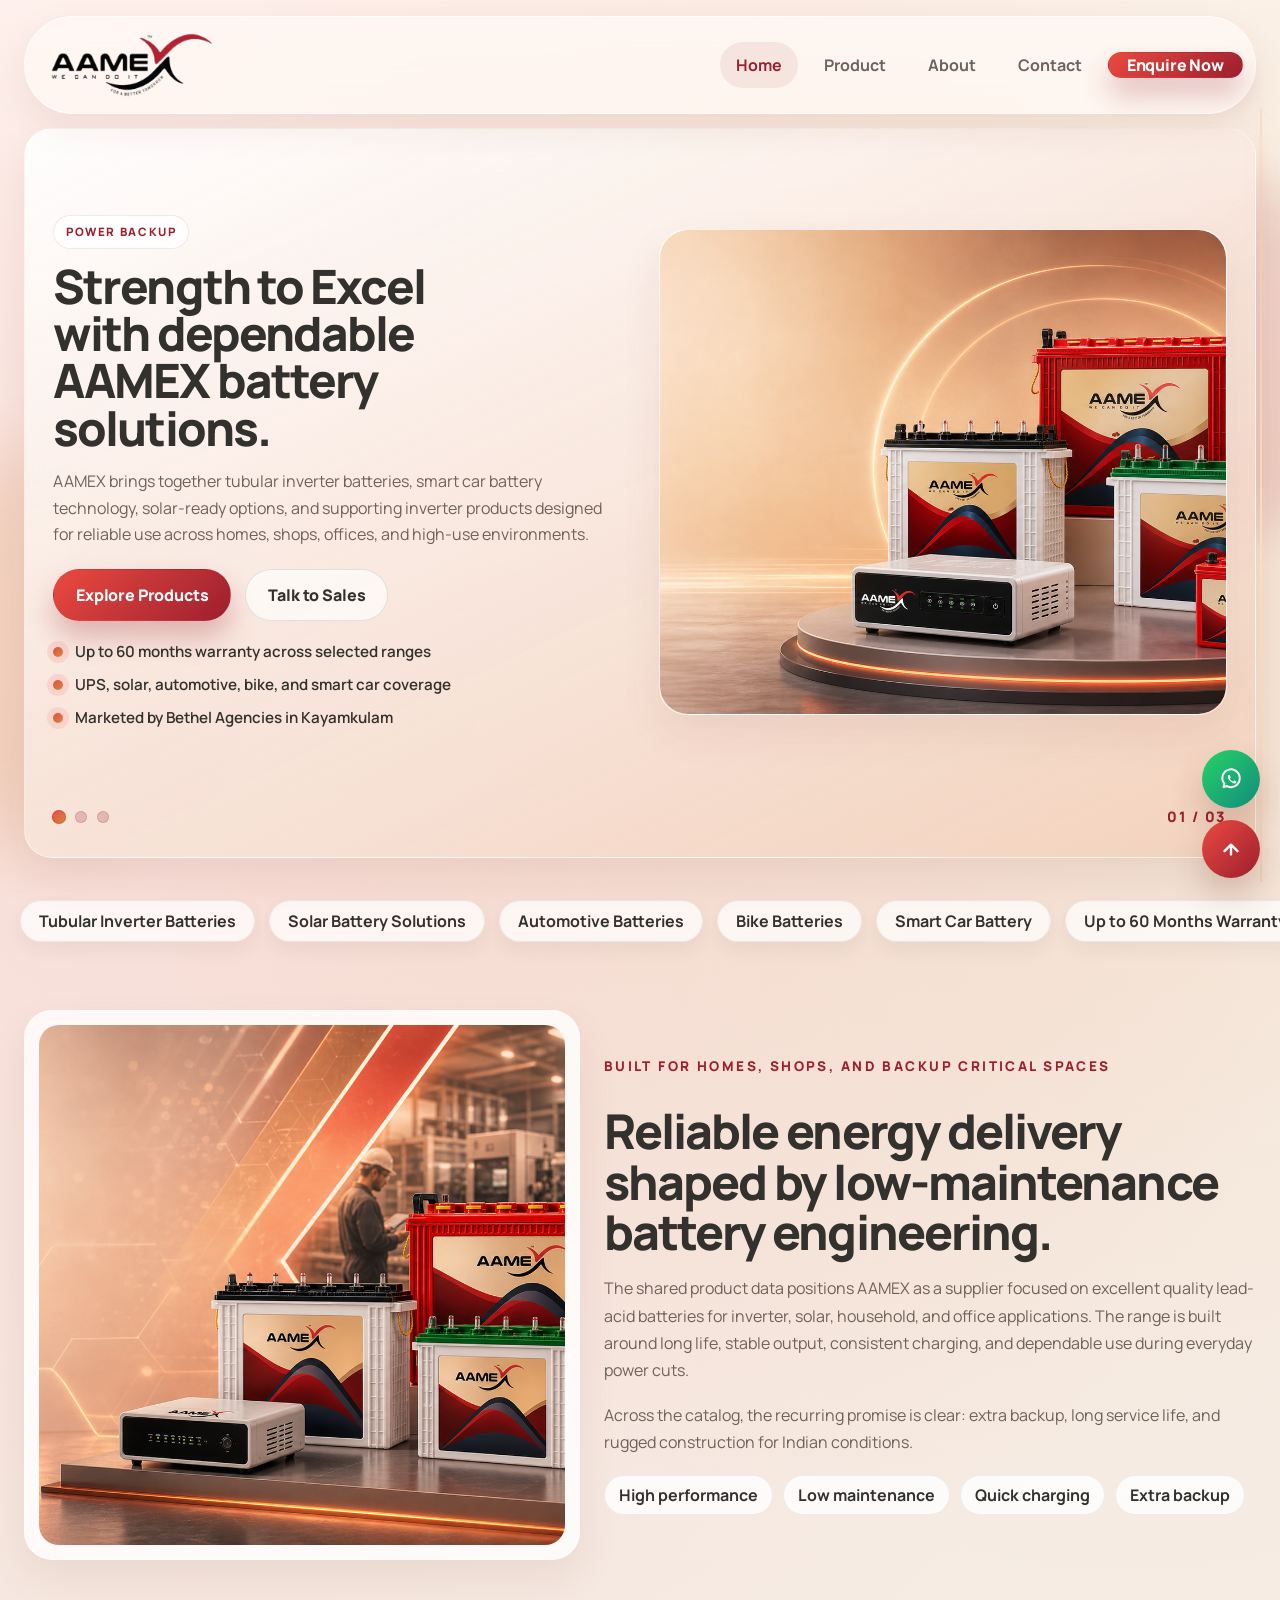
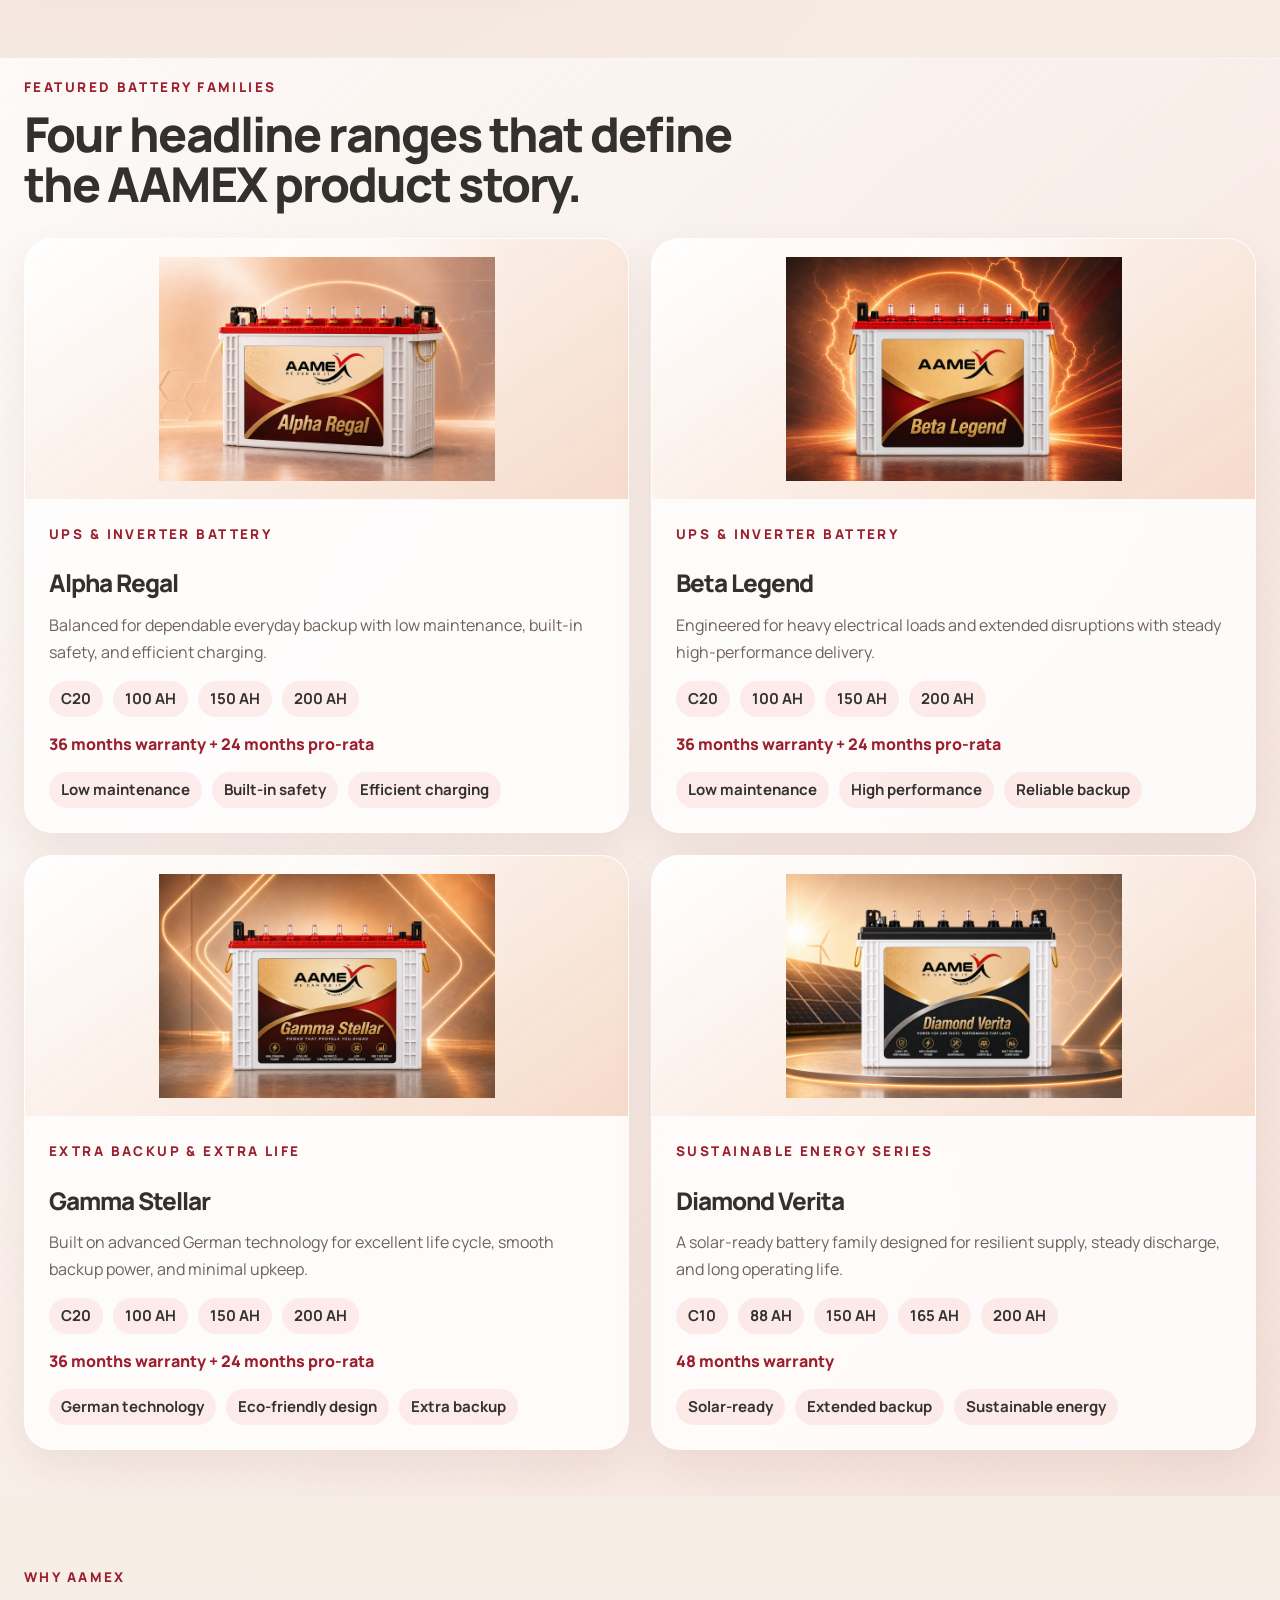
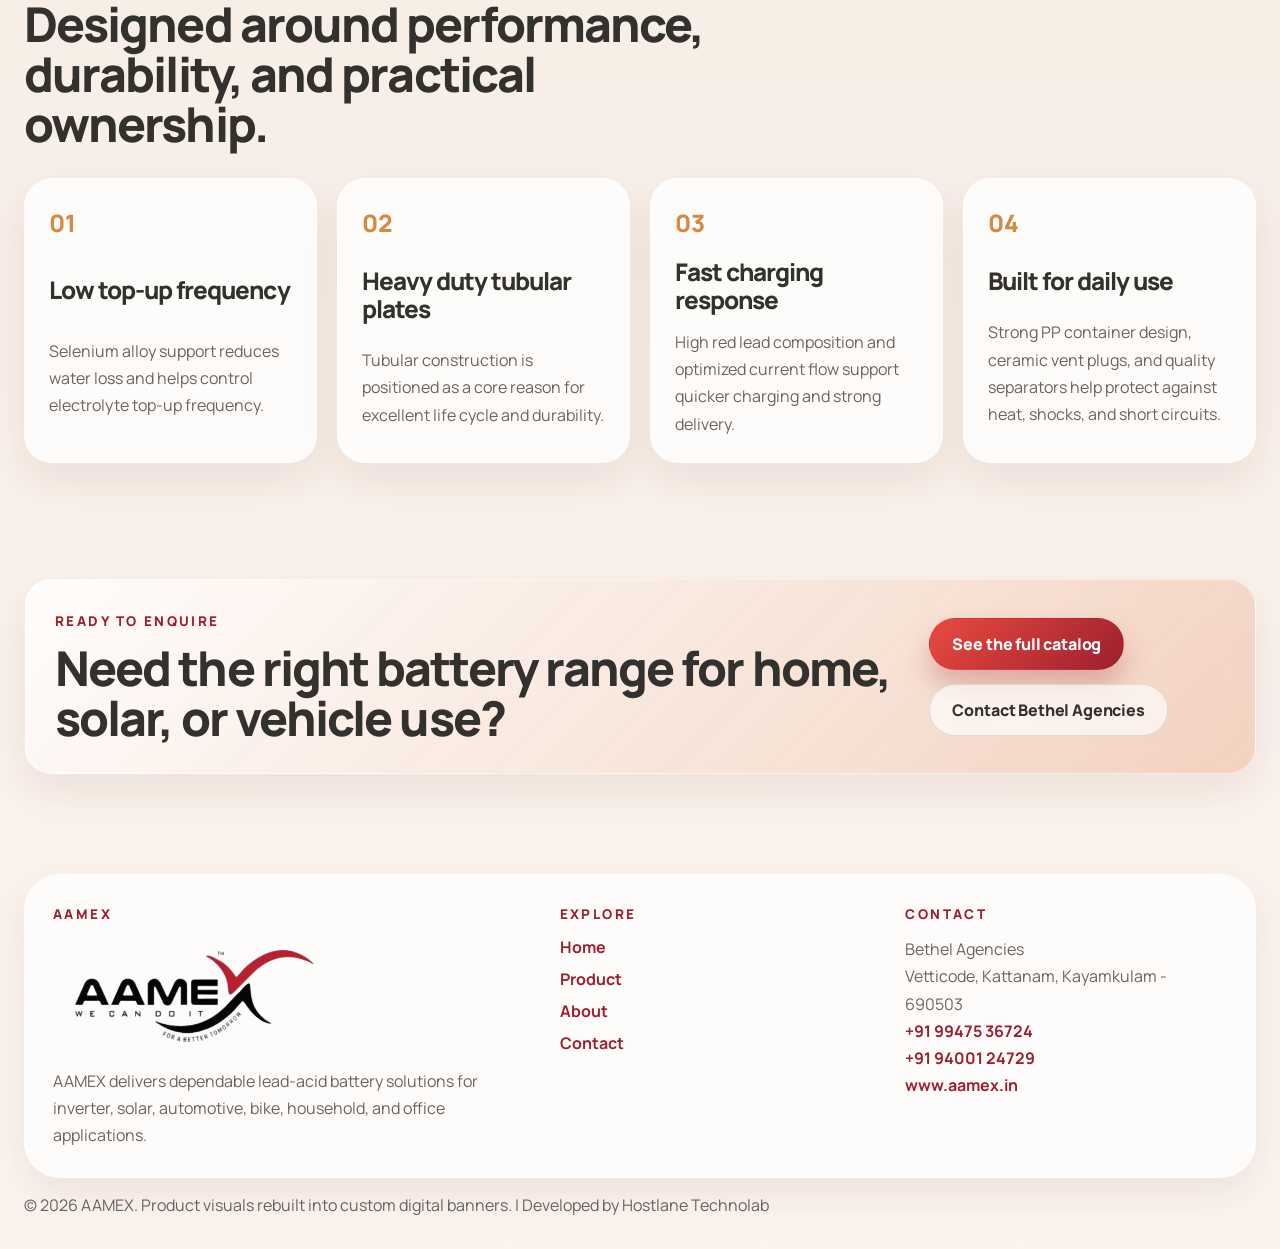
==== commit 9ba3db2f: "new" ====
--- a/index.html
+++ b/index.html
@@ -8,6 +8,25 @@
       name="description"
       content="AAMEX power solutions for inverter, solar, automotive, bike, household, and office battery applications."
     />
+    <link rel="canonical" href="https://www.aamex.in/" />
+    <meta name="theme-color" content="#b81623" />
+    <meta property="og:type" content="website" />
+    <meta property="og:site_name" content="AAMEX" />
+    <meta property="og:title" content="AAMEX | Strength to Excel" />
+    <meta
+      property="og:description"
+      content="AAMEX power solutions for inverter, solar, automotive, bike, household, and office battery applications."
+    />
+    <meta property="og:url" content="https://www.aamex.in/" />
+    <meta property="og:image" content="https://www.aamex.in/site-images/aamex-logo.png" />
+    <meta property="og:image:alt" content="AAMEX logo" />
+    <meta name="twitter:card" content="summary_large_image" />
+    <meta name="twitter:title" content="AAMEX | Strength to Excel" />
+    <meta
+      name="twitter:description"
+      content="AAMEX power solutions for inverter, solar, automotive, bike, household, and office battery applications."
+    />
+    <meta name="twitter:image" content="https://www.aamex.in/site-images/aamex-logo.png" />
     <link rel="preconnect" href="https://fonts.googleapis.com" />
     <link rel="preconnect" href="https://fonts.gstatic.com" crossorigin />
     <link
@@ -15,8 +34,28 @@
       rel="stylesheet"
     />
     <link rel="stylesheet" href="./styles.css" />
+    <noscript>
+      <style>
+        body.is-preloading {
+          overflow: auto;
+        }
+
+        .page-preloader {
+          display: none;
+        }
+      </style>
+    </noscript>
   </head>
-  <body data-page="home">
+  <body data-page="home" class="is-preloading">
+    <div class="page-preloader" data-page-preloader role="status" aria-live="polite">
+      <div class="page-preloader__panel">
+        <div class="page-preloader__logo-shell">
+          <img class="page-preloader__logo" src="./site-images/aamex-logo1.svg" alt="" aria-hidden="true" />
+        </div>
+        <p class="page-preloader__eyebrow">AAMEX LOADING</p>
+        <div class="page-preloader__bar" aria-hidden="true"></div>
+      </div>
+    </div>
     <header class="site-header" data-site-header></header>
 
     <main>
--- a/styles.css
+++ b/styles.css
@@ -78,6 +78,113 @@
   transition: opacity 180ms ease, transform 220ms ease;
 }
 
+body.is-preloading {
+  overflow: hidden;
+}
+
+.page-preloader {
+  position: fixed;
+  inset: 0;
+  z-index: 120;
+  display: grid;
+  place-items: center;
+  padding: 24px;
+  background: linear-gradient(180deg, #b81623 0%, #d3202d 100%);
+  opacity: 1;
+  visibility: visible;
+  transition: opacity 260ms ease, visibility 260ms ease;
+}
+
+.page-preloader.is-hidden {
+  opacity: 0;
+  visibility: hidden;
+  pointer-events: none;
+}
+
+.page-preloader__panel {
+  display: grid;
+  justify-items: center;
+  gap: 18px;
+  width: min(360px, calc(100vw - 48px));
+  padding: 0;
+  text-align: center;
+}
+
+.page-preloader__panel::before {
+  display: none;
+}
+
+.page-preloader__pulse {
+  display: none;
+}
+
+.page-preloader__pulse::before,
+.page-preloader__pulse::after {
+  display: none;
+}
+
+.page-preloader__pulse::after {
+  display: none;
+}
+
+.page-preloader__logo-shell,
+.page-preloader__logo,
+.page-preloader__eyebrow,
+.page-preloader__title,
+.page-preloader__text,
+.page-preloader__bar {
+  position: relative;
+  z-index: 1;
+}
+
+.page-preloader__logo-shell {
+  display: grid;
+  place-items: center;
+  width: min(280px, 72vw);
+  padding: 20px 24px;
+  border-radius: 28px;
+  background: rgba(255, 255, 255, 0.98);
+  box-shadow:
+    0 20px 42px rgba(0, 0, 0, 0.16),
+    inset 0 0 0 1px rgba(156, 31, 46, 0.08);
+}
+
+.page-preloader__logo {
+  width: min(200px, 52vw);
+  height: auto;
+  filter: drop-shadow(0 16px 32px rgba(0, 0, 0, 0.22));
+  animation: preloader-logo-float 1.8s ease-in-out infinite;
+}
+
+.page-preloader__eyebrow {
+  margin: 0;
+  font-size: clamp(0.92rem, 1.4vw, 1.05rem);
+  font-weight: 800;
+  letter-spacing: 0.32em;
+  text-transform: uppercase;
+  color: rgba(255, 255, 255, 0.95);
+}
+
+.page-preloader__bar {
+  width: min(180px, 48vw);
+  height: 3px;
+  margin-top: 2px;
+  border-radius: 999px;
+  background: rgba(255, 255, 255, 0.22);
+  overflow: hidden;
+}
+
+.page-preloader__bar::after {
+  content: "";
+  display: block;
+  width: 46%;
+  height: 100%;
+  border-radius: inherit;
+  background: linear-gradient(90deg, rgba(255, 255, 255, 0) 0%, #ffffff 42%, rgba(255, 255, 255, 0.28) 100%);
+  box-shadow: 0 0 18px rgba(255, 255, 255, 0.4);
+  animation: preloader-bar-slide 1s ease-in-out infinite;
+}
+
 .electric-progress {
   position: fixed;
   top: 0;
@@ -404,7 +511,7 @@
 }
 
 .button--small {
-  min-height: 46px;
+  min-height: 26px;
   padding-inline: 18px;
 }
 
@@ -421,11 +528,11 @@
   display: flex;
   align-items: center;
   justify-content: space-between;
-  gap: 18px;
+  gap: 1px;
   min-height: var(--header-h);
-  padding: 18px 22px;
+  padding: 8px 12px;
   border: 1px solid rgba(255, 255, 255, 0.65);
-  border-radius: 999px;
+  border-radius: 50px;
   background: rgba(255, 250, 246, 0.72);
   box-shadow: 0 14px 36px rgba(104, 43, 25, 0.08);
   backdrop-filter: blur(18px);
@@ -445,7 +552,7 @@
 .brand__logo {
   display: block;
   width: auto;
-  height: 64px;
+  height: 80px;
 }
 
 .site-nav {
@@ -590,17 +697,20 @@
 .hero-visual-slide .media-frame {
   width: 100%;
   height: clamp(340px, 38vw, 520px);
-  padding: 18px;
+  padding: 0;
   display: flex;
   align-items: stretch;
   justify-content: center;
+  overflow: hidden;
 }
 
 .hero-visual-slide .media-frame img {
-  min-height: 0;
+  width: 100%;
   height: 100%;
-  object-fit: contain;
+  min-height: 100%;
+  object-fit: cover;
   object-position: center;
+  border-radius: inherit;
 }
 
 .hero-copy-slide .section-label {
@@ -790,6 +900,22 @@
   border-radius: calc(var(--radius-lg) - 8px);
 }
 
+.media-frame--logo {
+  padding: clamp(22px, 3vw, 34px);
+}
+
+.media-frame--logo img {
+  min-height: 0;
+  object-fit: contain;
+  object-position: center;
+  padding: clamp(20px, 4vw, 36px);
+  background:
+    radial-gradient(circle at top, rgba(255, 255, 255, 0.96), rgba(255, 248, 243, 0.88)),
+    linear-gradient(145deg, rgba(156, 31, 46, 0.06), rgba(209, 139, 67, 0.08));
+  border: 1px solid rgba(255, 255, 255, 0.74);
+  box-shadow: inset 0 0 0 1px rgba(156, 31, 46, 0.04);
+}
+
 .marquee-band {
   overflow: hidden;
   padding: 8px 0 24px;
@@ -842,6 +968,13 @@
 .story-grid__media {
   overflow: hidden;
   padding: 14px;
+}
+
+.story-grid__media--logo {
+  display: flex;
+  align-items: center;
+  justify-content: center;
+  padding: clamp(18px, 2.6vw, 26px);
 }
 
 .story-grid__media img {
@@ -849,6 +982,19 @@
   min-height: 520px;
   object-fit: cover;
   border-radius: calc(var(--radius-lg) - 8px);
+}
+
+.story-grid__media--logo img {
+  min-height: 0;
+  aspect-ratio: 4 / 3;
+  object-fit: contain;
+  object-position: center;
+  padding: clamp(24px, 4.2vw, 40px);
+  background:
+    radial-gradient(circle at top, rgba(255, 255, 255, 0.96), rgba(255, 248, 243, 0.88)),
+    linear-gradient(145deg, rgba(156, 31, 46, 0.06), rgba(209, 139, 67, 0.08));
+  border: 1px solid rgba(255, 255, 255, 0.76);
+  box-shadow: 0 18px 34px rgba(104, 43, 25, 0.08);
 }
 
 .story-grid__chips,
@@ -1142,11 +1288,32 @@
   padding: 16px 16px 0;
 }
 
+.gallery-card__media--logo {
+  display: flex;
+  align-items: center;
+  justify-content: center;
+  padding: 18px;
+}
+
 .gallery-card__media img {
   width: 100%;
   height: 360px;
   object-fit: cover;
   border-radius: 20px;
+}
+
+.gallery-card__media--logo img {
+  height: auto;
+  min-height: 0;
+  aspect-ratio: 4 / 3;
+  object-fit: contain;
+  object-position: center;
+  padding: clamp(20px, 3.2vw, 30px);
+  background:
+    radial-gradient(circle at top, rgba(255, 255, 255, 0.96), rgba(255, 248, 243, 0.88)),
+    linear-gradient(145deg, rgba(156, 31, 46, 0.06), rgba(209, 139, 67, 0.08));
+  border: 1px solid rgba(255, 255, 255, 0.76);
+  box-shadow: 0 18px 32px rgba(104, 43, 25, 0.08);
 }
 
 .gallery-card__body {
@@ -1227,10 +1394,34 @@
   gap: 8px;
 }
 
-.enquiry-form span {
+.enquiry-form span,
+.captcha-block > span {
   font-size: 0.95rem;
   font-weight: 700;
   color: var(--ink);
+}
+
+.captcha-block {
+  display: grid;
+  gap: 10px;
+}
+
+.captcha-box {
+  margin: 0;
+  padding: 14px 16px;
+  border: 1px solid rgba(51, 49, 46, 0.1);
+  border-radius: 16px;
+  background: rgba(255, 255, 255, 0.88);
+  color: var(--ink);
+  font-size: 1rem;
+  font-weight: 800;
+  letter-spacing: 0.04em;
+}
+
+.captcha-row {
+  display: grid;
+  grid-template-columns: minmax(0, 1fr) auto;
+  gap: 12px;
 }
 
 .enquiry-form input,
@@ -1255,6 +1446,11 @@
   border-color: rgba(234, 74, 64, 0.45);
 }
 
+.button--captcha {
+  min-height: 52px;
+  padding-inline: 18px;
+}
+
 .form-message {
   min-height: 24px;
   color: var(--primary-deep);
@@ -1267,6 +1463,14 @@
 .form-message.is-visible {
   opacity: 1;
   transform: translateY(0);
+}
+
+.form-message.is-error {
+  color: #a81d2c;
+}
+
+.form-message.is-success {
+  color: #1b6b4a;
 }
 
 .site-footer {
@@ -1391,6 +1595,47 @@
   }
   to {
     transform: translateY(124%);
+  }
+}
+
+@keyframes preloader-logo-float {
+  0%,
+  100% {
+    transform: translateY(0) scale(1);
+  }
+
+  50% {
+    transform: translateY(-8px) scale(1.02);
+  }
+}
+
+@keyframes preloader-pulse {
+  0% {
+    transform: scale(0.88);
+    opacity: 0.18;
+  }
+
+  65% {
+    opacity: 0.52;
+  }
+
+  100% {
+    transform: scale(1.12);
+    opacity: 0;
+  }
+}
+
+@keyframes preloader-bar-slide {
+  0% {
+    transform: translateX(-130%);
+  }
+
+  55% {
+    transform: translateX(110%);
+  }
+
+  100% {
+    transform: translateX(240%);
   }
 }
 
@@ -1508,11 +1753,14 @@
 
   .hero-visual-slide .media-frame {
     width: 100%;
-    height: auto;
+    height: clamp(280px, 62vw, 420px);
   }
 
   .hero-visual-slide .media-frame img {
-    height: auto;
+    width: 100%;
+    height: 100%;
+    min-height: 100%;
+    object-fit: cover;
     object-position: center;
   }
 
@@ -1527,7 +1775,6 @@
 
   .poster-stack__main,
   .story-grid__media img,
-  .media-frame img,
   .gallery-card__media img {
     min-height: 0;
     height: auto;
@@ -1549,12 +1796,29 @@
     padding: 34px 0 54px;
   }
 
+  .page-preloader__panel {
+    width: min(320px, calc(100vw - 40px));
+  }
+
+  .page-preloader__logo {
+    width: min(170px, 50vw);
+  }
+
+  .page-preloader__logo-shell {
+    width: min(240px, 72vw);
+    padding: 16px 18px;
+  }
+
   .header-bar {
     padding: 14px 16px;
   }
 
   .brand__logo {
-    height: 48px;
+    height: 56px;
+  }
+
+  .captcha-row {
+    grid-template-columns: 1fr;
   }
 
   .hero {
@@ -1570,7 +1834,6 @@
   }
 
   .poster-stack,
-  .media-frame,
   .hero-slider,
   .model-group,
   .family-card__body,
@@ -1615,6 +1878,15 @@
     scroll-behavior: auto;
   }
 
+  .page-preloader,
+  .page-preloader__logo,
+  .page-preloader__pulse::before,
+  .page-preloader__pulse::after,
+  .page-preloader__bar::after {
+    animation: none;
+    transition-duration: 0.01ms;
+  }
+
   [data-reveal] {
     opacity: 1;
     transform: none;
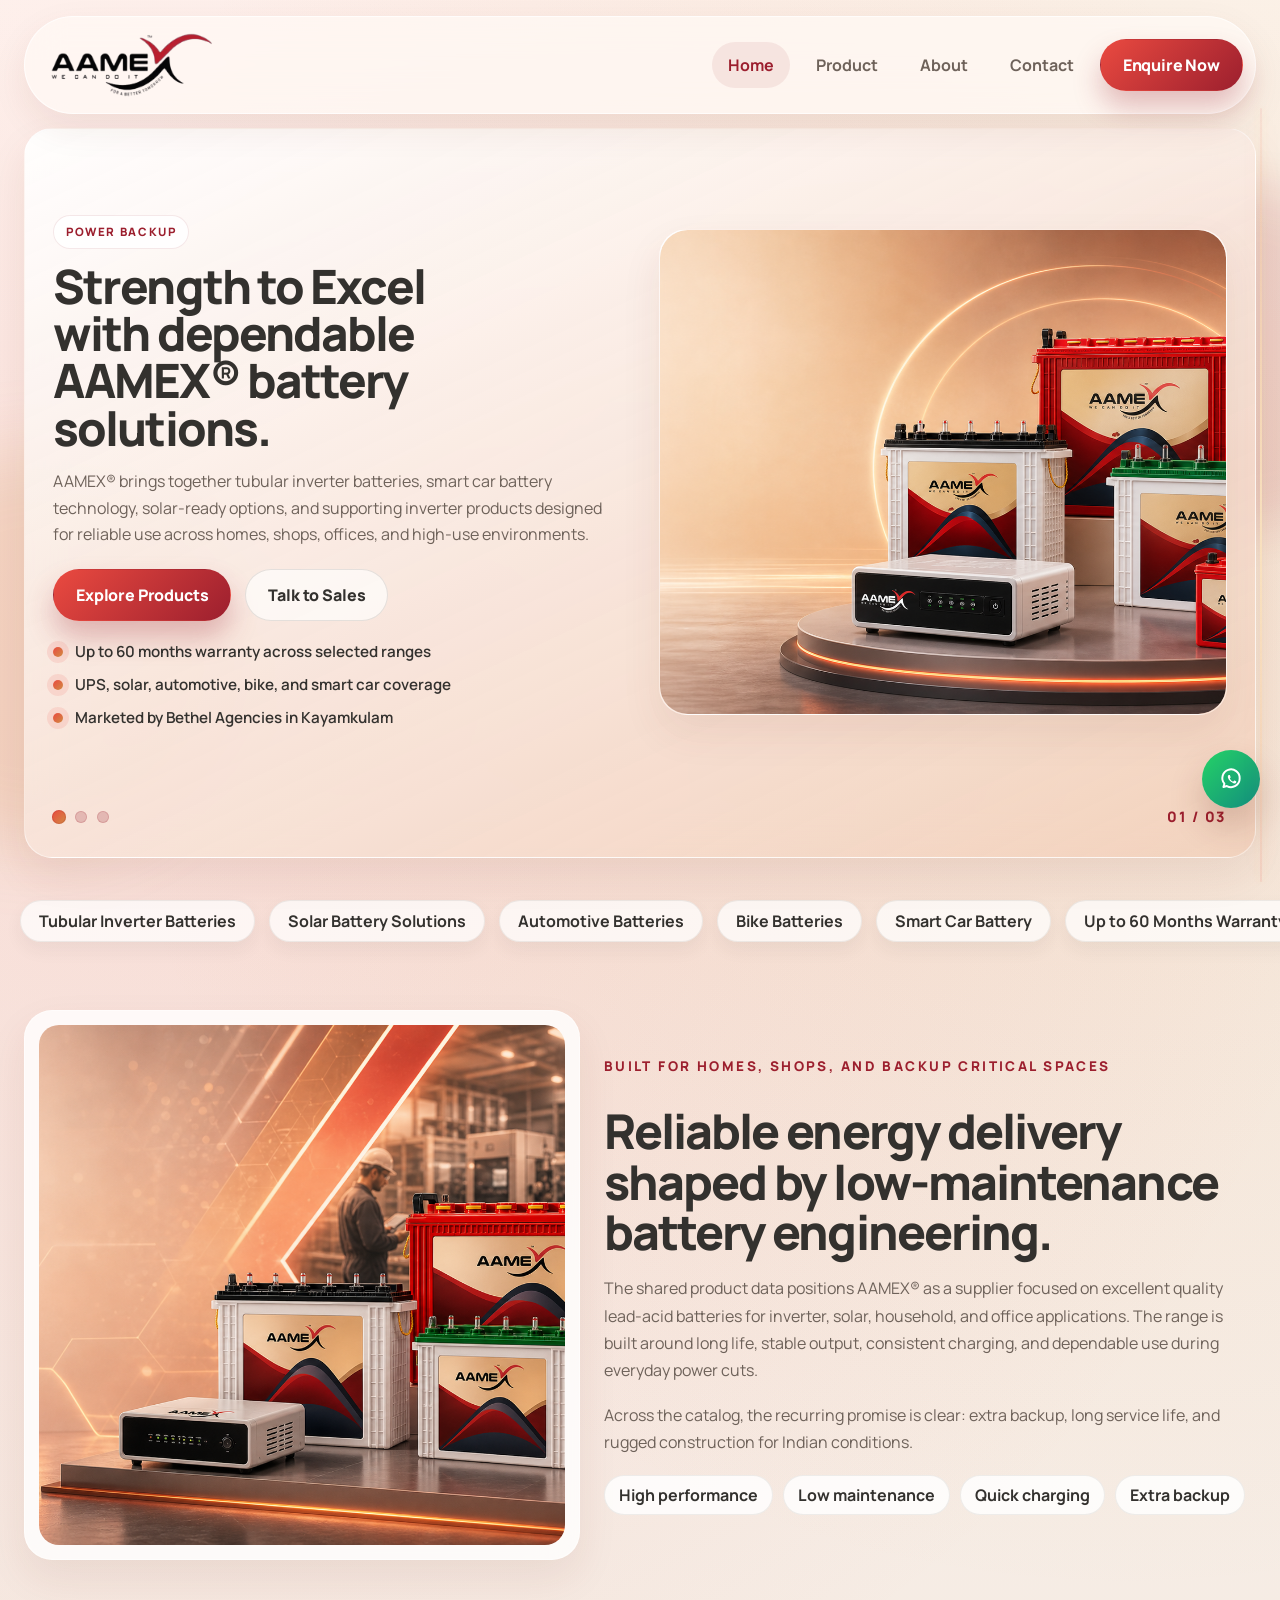
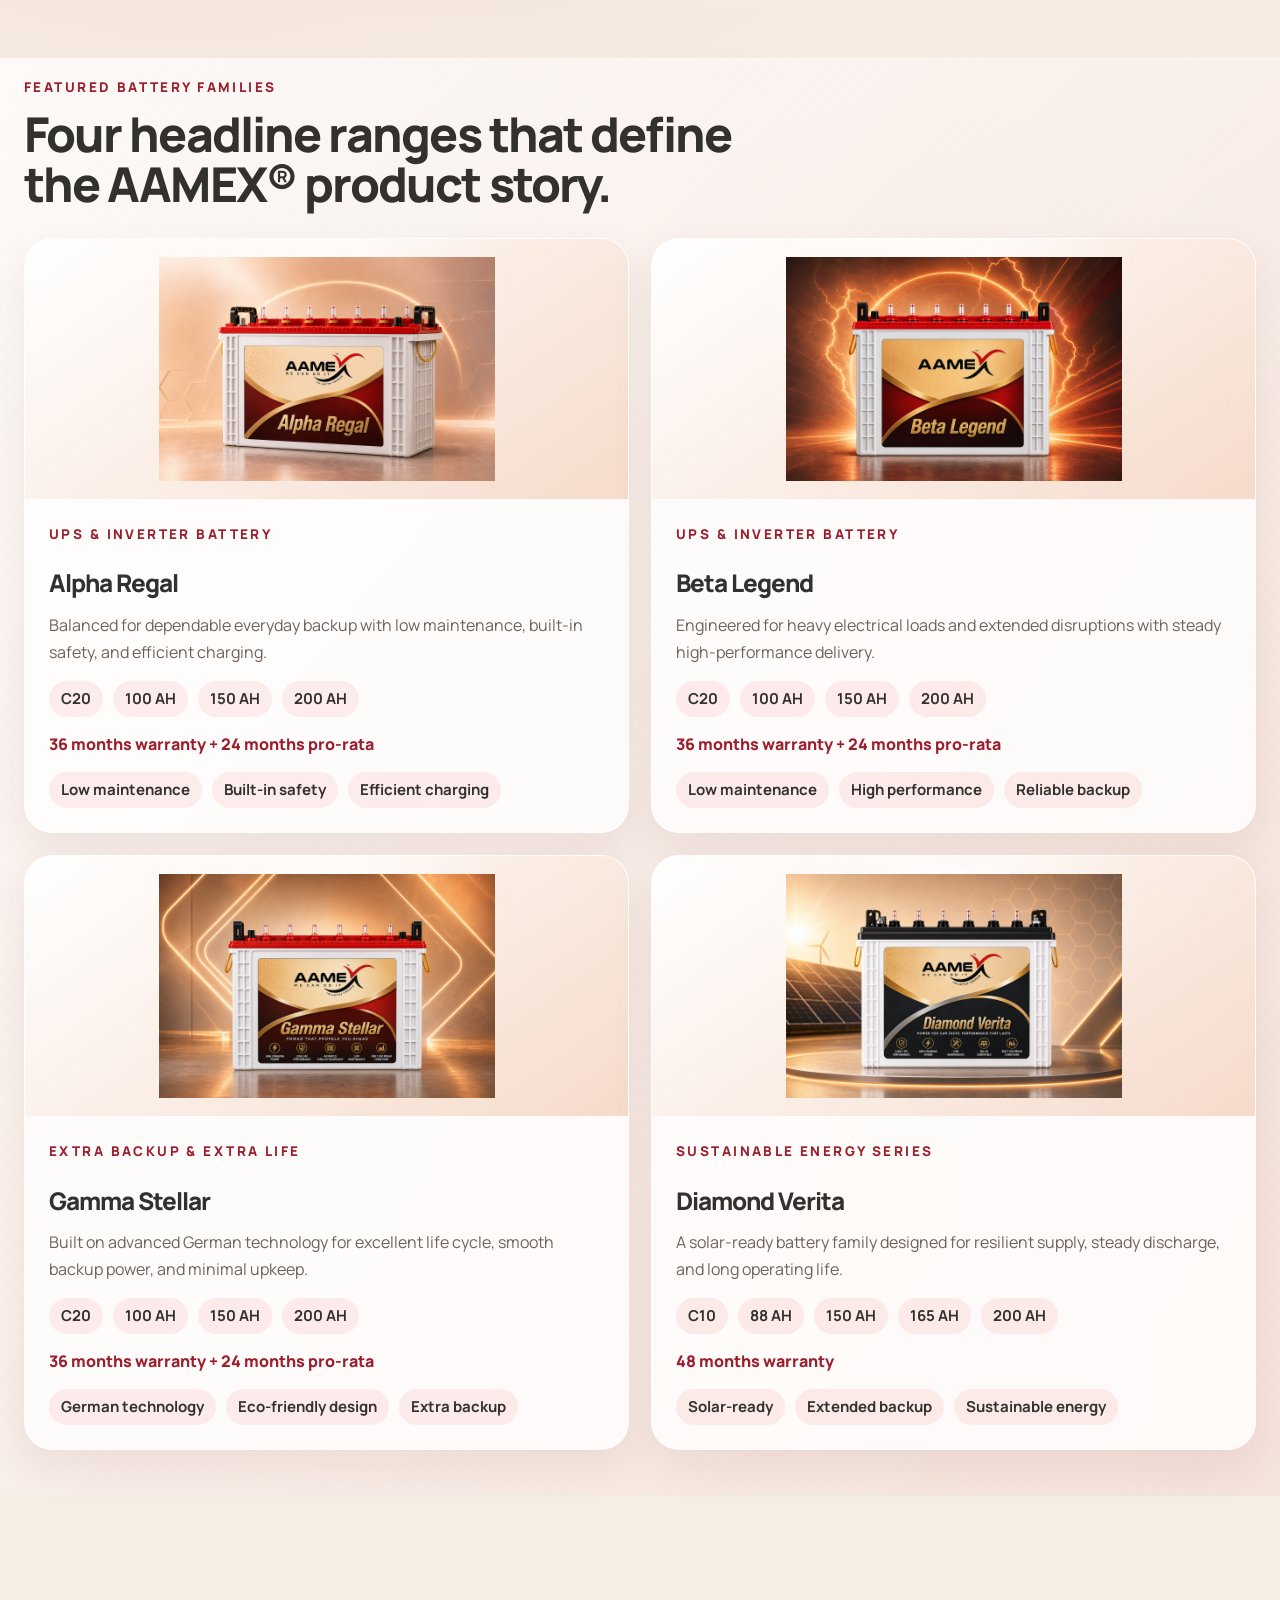
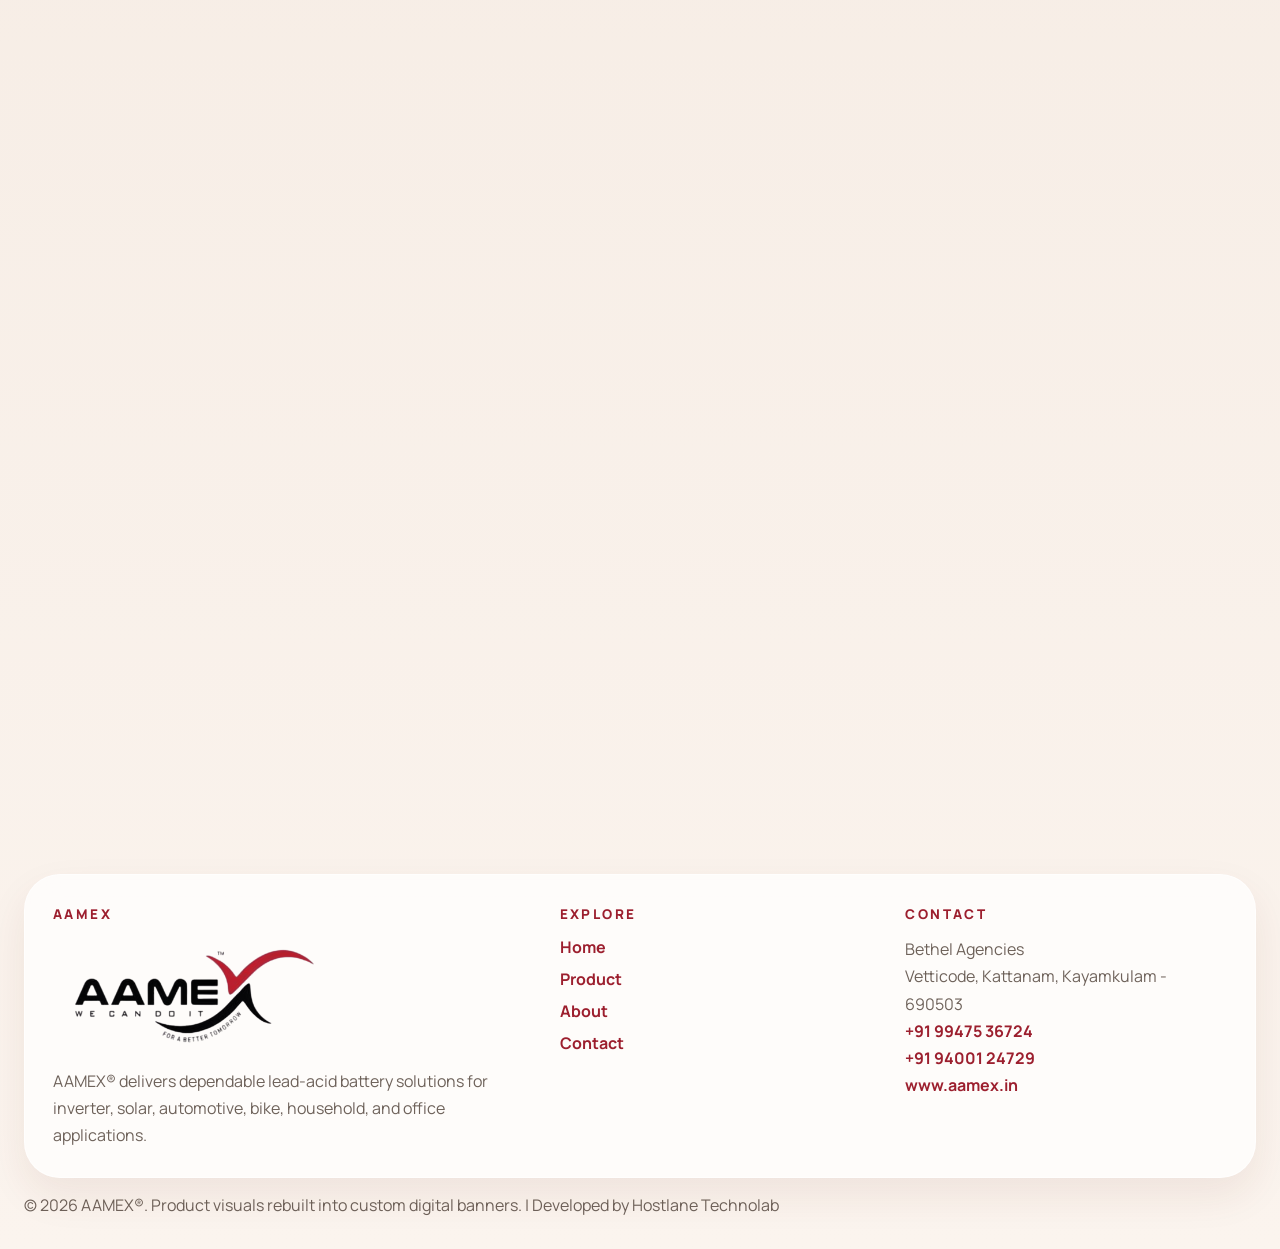
==== commit 6bce938a: "new" ====
--- a/index.html
+++ b/index.html
@@ -3,7 +3,7 @@
   <head>
     <meta charset="UTF-8" />
     <meta name="viewport" content="width=device-width, initial-scale=1.0" />
-    <title>AAMEX | Strength to Excel</title>
+    <title>AAMEX® | Strength to Excel</title>
     <meta
       name="description"
       content="AAMEX power solutions for inverter, solar, automotive, bike, household, and office battery applications."
@@ -52,7 +52,7 @@
         <div class="page-preloader__logo-shell">
           <img class="page-preloader__logo" src="./site-images/aamex-logo1.svg" alt="" aria-hidden="true" />
         </div>
-        <p class="page-preloader__eyebrow">AAMEX LOADING</p>
+        <p class="page-preloader__eyebrow">AAMEX® LOADING</p>
         <div class="page-preloader__bar" aria-hidden="true"></div>
       </div>
     </div>
@@ -77,7 +77,7 @@
             <p class="section-label">Built for homes, shops, and backup critical spaces</p>
             <h2>Reliable energy delivery shaped by low-maintenance battery engineering.</h2>
             <p>
-              The shared product data positions AAMEX as a supplier focused on excellent quality
+              The shared product data positions AAMEX® as a supplier focused on excellent quality
               lead-acid batteries for inverter, solar, household, and office
               applications. The range is built around long life, stable output,
               consistent charging, and dependable use during everyday power cuts.
@@ -100,7 +100,7 @@
         <div class="container">
           <div class="section-heading" data-reveal>
             <p class="section-label">Featured battery families</p>
-            <h2>Four headline ranges that define the AAMEX product story.</h2>
+            <h2>Four headline ranges that define the AAMEX® product story.</h2>
           </div>
           <div class="family-grid" data-home-families></div>
         </div>
@@ -109,7 +109,7 @@
       <section class="section">
         <div class="container">
           <div class="section-heading" data-reveal>
-            <p class="section-label">Why AAMEX</p>
+            <p class="section-label">Why AAMEX®</p>
             <h2>Designed around performance, durability, and practical ownership.</h2>
           </div>
           <div class="info-grid" data-reasons-grid></div>
@@ -133,7 +133,7 @@
     <footer class="site-footer">
       <div data-site-footer></div>
       <div class="container site-footer__bottom">
-        <p>© <span data-current-year></span> AAMEX. Product visuals rebuilt into custom digital banners. | Developed by Hostlane Technolab </p>
+        <p>© <span data-current-year></span> AAMEX®. Product visuals rebuilt into custom digital banners. | Developed by Hostlane Technolab </p>
       </div>
     </footer>
 
